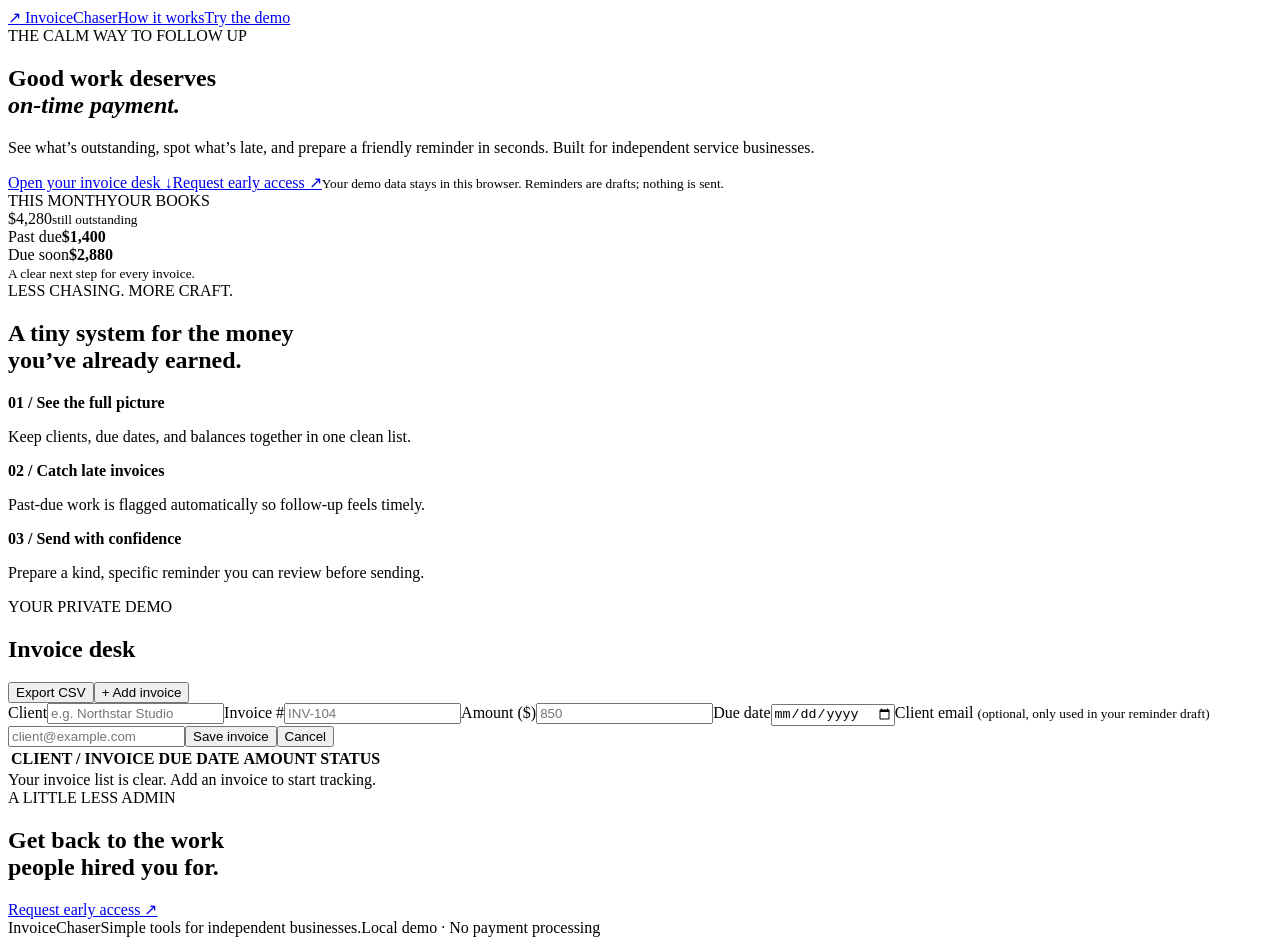
==== index.html @ 44f88940 "Add invoicechaser MVP" ====
<!doctype html>
<html lang="en">
<head>
  <meta charset="utf-8"><meta name="viewport" content="width=device-width,initial-scale=1">
  <meta name="description" content="InvoiceChaser keeps independent service businesses on top of unpaid invoices and follow-ups.">
  <title>InvoiceChaser — get paid without the awkwardness</title><link rel="stylesheet" href="style.css">
</head>
<body>
  <nav class="topbar"><a class="brand" href="#top"><span class="brand-mark">↗</span> InvoiceChaser</a><a class="nav-link" href="#how">How it works</a><a class="button button-small" href="#demo">Try the demo</a></nav>
  <main id="top">
    <section class="hero"><div class="hero-copy"><span class="eyebrow">THE CALM WAY TO FOLLOW UP</span><h1>Good work deserves<br><em>on-time payment.</em></h1><p>See what’s outstanding, spot what’s late, and prepare a friendly reminder in seconds. Built for independent service businesses.</p><a class="button" href="#demo">Open your invoice desk <span>↓</span></a><a class="text-link" href="https://github.com/marksheininwork-netizen/invoicechaser/issues/new?title=InvoiceChaser%20early%20access&body=I%27d%20like%20to%20try%20InvoiceChaser.">Request early access ↗</a><small class="quiet">Your demo data stays in this browser. Reminders are drafts; nothing is sent.</small></div><div class="hero-card"><div class="card-top"><span>THIS MONTH</span><span class="live-dot">YOUR BOOKS</span></div><div class="hero-total">$4,280<small>still outstanding</small></div><div class="mini-row"><span><i class="dot amber"></i> Past due</span><b>$1,400</b></div><div class="mini-row"><span><i class="dot blue"></i> Due soon</span><b>$2,880</b></div><div class="meter"><span></span></div><small class="quiet">A clear next step for every invoice.</small></div></section>
    <section class="section intro" id="how"><span class="eyebrow">LESS CHASING. MORE CRAFT.</span><h2>A tiny system for the money<br>you’ve already earned.</h2><div class="features"><article><b>01 / See the full picture</b><p>Keep clients, due dates, and balances together in one clean list.</p></article><article><b>02 / Catch late invoices</b><p>Past-due work is flagged automatically so follow-up feels timely.</p></article><article><b>03 / Send with confidence</b><p>Prepare a kind, specific reminder you can review before sending.</p></article></div></section>
    <section class="workspace" id="demo"><div class="workspace-heading"><div><span class="eyebrow">YOUR PRIVATE DEMO</span><h2>Invoice desk</h2></div><div class="toolbar"><button class="button button-ghost" id="export">Export CSV</button><button class="button" id="add-toggle">+ Add invoice</button></div></div><div class="stats" id="stats"></div><form id="invoice-form" class="form-card hidden"><label>Client<input name="client" required placeholder="e.g. Northstar Studio"></label><label>Invoice #<input name="number" placeholder="INV-104"></label><label>Amount ($)<input name="amount" type="number" step="0.01" min="0.01" required placeholder="850"></label><label>Due date<input name="due" type="date" required></label><label class="wide">Client email <small>(optional, only used in your reminder draft)</small><input name="email" type="email" placeholder="client@example.com"></label><button class="button" type="submit">Save invoice</button><button class="button button-ghost" type="button" id="cancel">Cancel</button></form><div class="table-wrap"><table><thead><tr><th>CLIENT / INVOICE</th><th>DUE DATE</th><th>AMOUNT</th><th>STATUS</th><th></th></tr></thead><tbody id="invoices"></tbody></table></div><div id="empty" class="empty hidden">Your invoice list is clear. Add an invoice to start tracking.</div></section>
    <section class="closing"><div><span class="eyebrow">A LITTLE LESS ADMIN</span><h2>Get back to the work<br>people hired you for.</h2></div><a href="https://github.com/marksheininwork-netizen/invoicechaser/issues/new?title=InvoiceChaser%20early%20access&body=I%27d%20like%20to%20try%20InvoiceChaser." class="button button-light">Request early access ↗</a></section>
  </main><footer><span>InvoiceChaser</span><span>Simple tools for independent businesses.</span><span>Local demo · No payment processing</span></footer><div id="toast" role="status" aria-live="polite"></div><script type="module" src="app.js"></script>
</body></html>
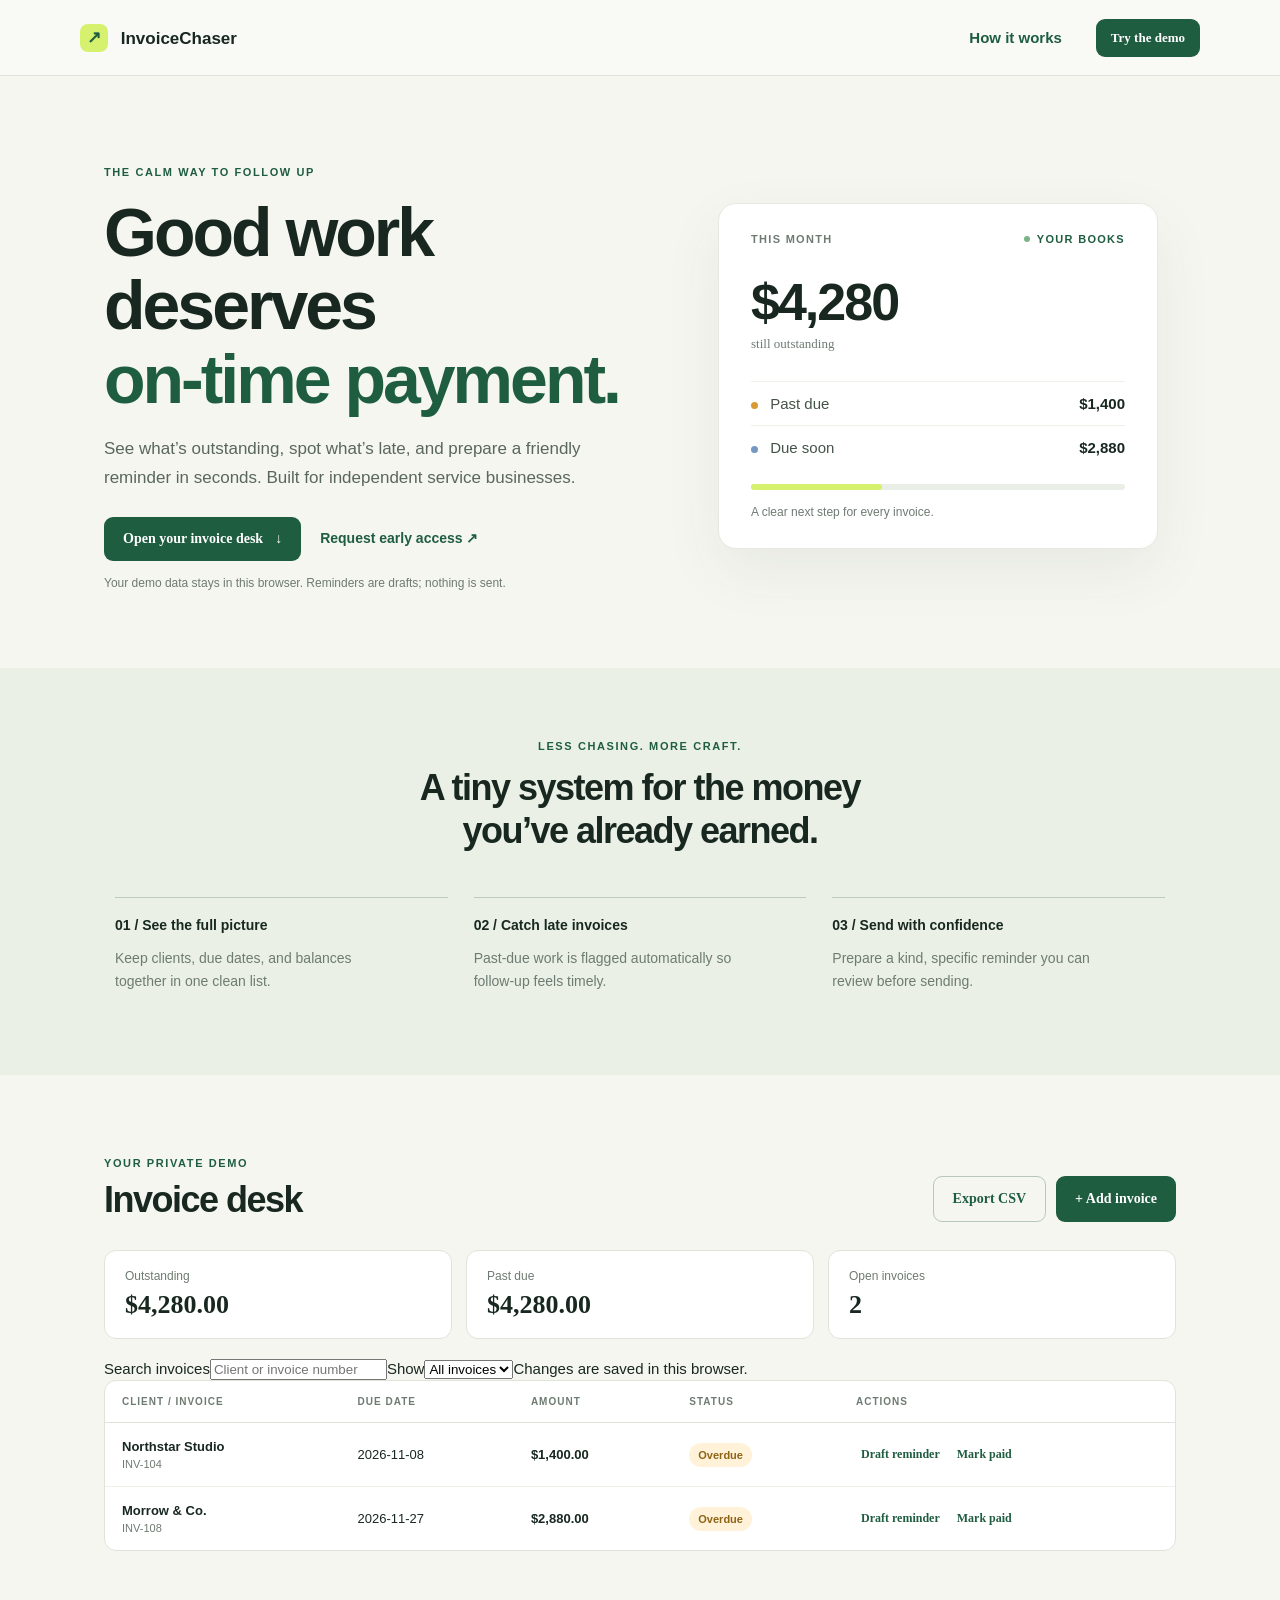
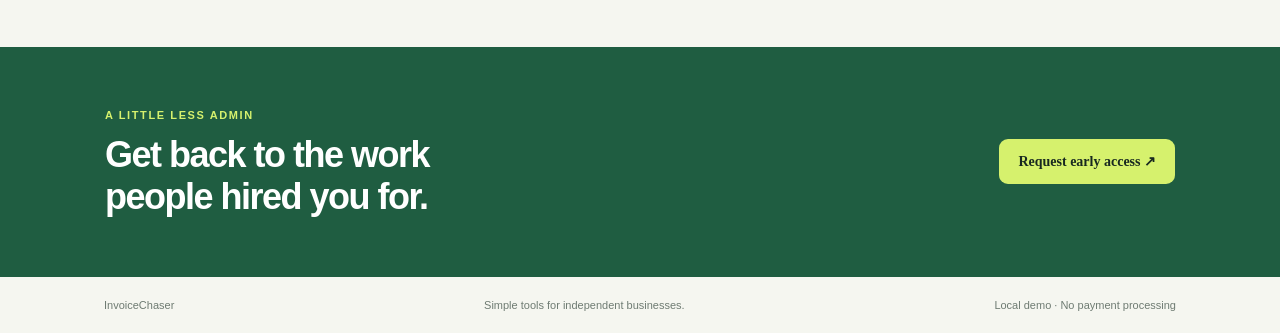
==== commit 671ac32f: "Polish invoicechaser MVP workflows" ====
--- a/index.html
+++ b/index.html
@@ -10,7 +10,7 @@
   <main id="top">
     <section class="hero"><div class="hero-copy"><span class="eyebrow">THE CALM WAY TO FOLLOW UP</span><h1>Good work deserves<br><em>on-time payment.</em></h1><p>See what’s outstanding, spot what’s late, and prepare a friendly reminder in seconds. Built for independent service businesses.</p><a class="button" href="#demo">Open your invoice desk <span>↓</span></a><a class="text-link" href="https://github.com/marksheininwork-netizen/invoicechaser/issues/new?title=InvoiceChaser%20early%20access&body=I%27d%20like%20to%20try%20InvoiceChaser.">Request early access ↗</a><small class="quiet">Your demo data stays in this browser. Reminders are drafts; nothing is sent.</small></div><div class="hero-card"><div class="card-top"><span>THIS MONTH</span><span class="live-dot">YOUR BOOKS</span></div><div class="hero-total">$4,280<small>still outstanding</small></div><div class="mini-row"><span><i class="dot amber"></i> Past due</span><b>$1,400</b></div><div class="mini-row"><span><i class="dot blue"></i> Due soon</span><b>$2,880</b></div><div class="meter"><span></span></div><small class="quiet">A clear next step for every invoice.</small></div></section>
     <section class="section intro" id="how"><span class="eyebrow">LESS CHASING. MORE CRAFT.</span><h2>A tiny system for the money<br>you’ve already earned.</h2><div class="features"><article><b>01 / See the full picture</b><p>Keep clients, due dates, and balances together in one clean list.</p></article><article><b>02 / Catch late invoices</b><p>Past-due work is flagged automatically so follow-up feels timely.</p></article><article><b>03 / Send with confidence</b><p>Prepare a kind, specific reminder you can review before sending.</p></article></div></section>
-    <section class="workspace" id="demo"><div class="workspace-heading"><div><span class="eyebrow">YOUR PRIVATE DEMO</span><h2>Invoice desk</h2></div><div class="toolbar"><button class="button button-ghost" id="export">Export CSV</button><button class="button" id="add-toggle">+ Add invoice</button></div></div><div class="stats" id="stats"></div><form id="invoice-form" class="form-card hidden"><label>Client<input name="client" required placeholder="e.g. Northstar Studio"></label><label>Invoice #<input name="number" placeholder="INV-104"></label><label>Amount ($)<input name="amount" type="number" step="0.01" min="0.01" required placeholder="850"></label><label>Due date<input name="due" type="date" required></label><label class="wide">Client email <small>(optional, only used in your reminder draft)</small><input name="email" type="email" placeholder="client@example.com"></label><button class="button" type="submit">Save invoice</button><button class="button button-ghost" type="button" id="cancel">Cancel</button></form><div class="table-wrap"><table><thead><tr><th>CLIENT / INVOICE</th><th>DUE DATE</th><th>AMOUNT</th><th>STATUS</th><th></th></tr></thead><tbody id="invoices"></tbody></table></div><div id="empty" class="empty hidden">Your invoice list is clear. Add an invoice to start tracking.</div></section>
+    <section class="workspace" id="demo"><div class="workspace-heading"><div><span class="eyebrow">YOUR PRIVATE DEMO</span><h2>Invoice desk</h2></div><div class="toolbar"><button class="button button-ghost" id="export">Export CSV</button><button class="button" id="add-toggle">+ Add invoice</button></div></div><div class="stats" id="stats"></div><div class="filters"><label class="search-field">Search invoices<input id="invoice-search" type="search" placeholder="Client or invoice number" autocomplete="off"></label><label>Show<select id="invoice-filter"><option value="all">All invoices</option><option value="overdue">Past due</option><option value="today">Due today</option><option value="upcoming">Upcoming</option><option value="paid">Paid</option></select></label><span class="filter-note">Changes are saved in this browser.</span></div><form id="invoice-form" class="form-card hidden"><label>Client<input name="client" required placeholder="e.g. Northstar Studio"></label><label>Invoice #<input name="number" placeholder="INV-104"></label><label>Amount ($)<input name="amount" type="number" step="0.01" min="0.01" required placeholder="850"></label><label>Due date<input name="due" type="date" required></label><label class="wide">Client email <small>(optional; used only if you open an email draft)</small><input name="email" type="email" placeholder="client@example.com"></label><button class="button" type="submit">Save invoice</button><button class="button button-ghost" type="button" id="cancel">Cancel</button></form><div class="table-wrap"><table><thead><tr><th>CLIENT / INVOICE</th><th>DUE DATE</th><th>AMOUNT</th><th>STATUS</th><th>ACTIONS</th></tr></thead><tbody id="invoices"></tbody></table></div><div id="empty" class="empty hidden">Your invoice list is clear. Add an invoice to start tracking.</div></section>
     <section class="closing"><div><span class="eyebrow">A LITTLE LESS ADMIN</span><h2>Get back to the work<br>people hired you for.</h2></div><a href="https://github.com/marksheininwork-netizen/invoicechaser/issues/new?title=InvoiceChaser%20early%20access&body=I%27d%20like%20to%20try%20InvoiceChaser." class="button button-light">Request early access ↗</a></section>
   </main><footer><span>InvoiceChaser</span><span>Simple tools for independent businesses.</span><span>Local demo · No payment processing</span></footer><div id="toast" role="status" aria-live="polite"></div><script type="module" src="app.js"></script>
 </body></html>
--- a/style.css
+++ b/style.css
@@ -0,0 +1 @@
+:root{--ink:#182820;--muted:#6e7b72;--paper:#f5f6f0;--green:#1f5d41;--lime:#d6f16d;--line:#dfe4da;--white:#fff;--amber:#d89a32;--blue:#7697c3}*{box-sizing:border-box}html{scroll-behavior:smooth}body{margin:0;background:var(--paper);color:var(--ink);font:15px 'DM Sans',sans-serif}h1,h2,.brand,.hero-total{font-family:Manrope,sans-serif}.topbar{height:76px;padding:0 max(calc((100vw - 1120px)/2),24px);display:flex;align-items:center;gap:34px;border-bottom:1px solid var(--line);background:#f9faf6}.brand{font-size:17px;font-weight:800;text-decoration:none;color:var(--ink);margin-right:auto}.brand-mark{display:inline-grid;place-items:center;background:var(--lime);width:28px;height:28px;border-radius:8px;margin-right:8px;color:var(--green)}.nav-link,.text-link{color:var(--green);text-decoration:none;font-weight:700}.button{display:inline-flex;align-items:center;justify-content:center;gap:12px;border:0;border-radius:9px;background:var(--green);color:white;text-decoration:none;padding:14px 19px;font:700 14px 'DM Sans';cursor:pointer;transition:transform .15s,background .15s}.button:hover{background:#174a34;transform:translateY(-1px)}.button-small{padding:11px 15px;font-size:13px}.button-ghost{background:transparent;color:var(--green);border:1px solid #b8c8ba}.button-ghost:hover{background:#e9eee5;color:var(--green)}.hero{max-width:1120px;margin:auto;padding:86px 24px 78px;display:grid;grid-template-columns:1.05fr .95fr;align-items:center;gap:70px}.eyebrow{font-size:11px;letter-spacing:1.6px;font-weight:800;color:var(--green)}h1{font-size:clamp(43px,5.4vw,68px);line-height:1.08;letter-spacing:-3px;margin:17px 0 19px}h1 em{font-style:normal;color:var(--green)}.hero-copy>p{max-width:490px;font-size:17px;line-height:1.7;color:#59675d;margin:0 0 24px}.text-link{display:inline-block;margin:0 0 0 19px;font-size:14px}.quiet{display:block;color:var(--muted);font-size:12px;margin-top:15px}.hero-card{background:#fff;border:1px solid #e6e9df;border-radius:18px;padding:29px 32px;box-shadow:0 22px 60px #314a3112;max-width:440px;width:100%;justify-self:center}.card-top,.mini-row{display:flex;justify-content:space-between;align-items:center}.card-top{font-size:11px;letter-spacing:1.3px;font-weight:800;color:var(--muted)}.live-dot{color:var(--green)}.live-dot:before{content:"";display:inline-block;background:#79b484;width:6px;height:6px;border-radius:50%;margin:0 7px 1px 0}.hero-total{font-size:52px;letter-spacing:-2px;font-weight:800;margin:27px 0 29px}.hero-total small{display:block;font:13px 'DM Sans';letter-spacing:0;color:var(--muted);margin-top:4px}.mini-row{padding:13px 0;border-top:1px solid #eef0ea;color:#445349}.mini-row b{color:var(--ink)}.dot{display:inline-block;width:7px;height:7px;border-radius:50%;margin-right:8px}.amber{background:var(--amber)}.blue{background:var(--blue)}.meter{height:6px;background:#e9efe7;border-radius:5px;margin:15px 0 0}.meter span{display:block;width:35%;height:100%;background:var(--lime);border-radius:5px}.section{padding:68px 24px}.intro{text-align:center;background:#eaf0e6}.intro h2,.workspace h2,.closing h2{font-size:36px;line-height:1.18;letter-spacing:-1.5px}.intro h2{margin:14px 0 45px}.features{max-width:1050px;margin:auto;display:grid;grid-template-columns:repeat(3,1fr);gap:26px;text-align:left}.features article{border-top:1px solid #bdcbbd;padding-top:18px}.features b{font-size:14px}.features p{font-size:14px;line-height:1.65;color:var(--muted);max-width:280px}.workspace{max-width:1120px;margin:auto;padding:78px 24px 96px}.workspace-heading{display:flex;align-items:end;justify-content:space-between;margin-bottom:28px}.workspace h2{margin:9px 0 0}.toolbar{display:flex;gap:10px}.stats{display:grid;grid-template-columns:repeat(3,1fr);gap:14px;margin-bottom:20px}.stat{padding:18px 20px;border:1px solid var(--line);background:white;border-radius:12px}.stat label{display:block;color:var(--muted);font-size:12px}.stat strong{font:800 26px Manrope;display:block;margin-top:7px}.form-card{display:grid;grid-template-columns:repeat(4,1fr);gap:14px;padding:20px;background:white;border:1px solid var(--line);border-radius:12px;margin-bottom:16px}.form-card label{font-size:12px;font-weight:700;color:#59675d}.form-card input{display:block;width:100%;height:41px;border:1px solid var(--line);border-radius:7px;padding:0 10px;margin-top:6px;font:14px 'DM Sans'}.form-card .wide{grid-column:span 2}.form-card .button{align-self:end;height:41px}.hidden{display:none!important}.table-wrap{overflow:auto;border:1px solid var(--line);border-radius:12px;background:white}table{width:100%;border-collapse:collapse;min-width:720px}th{text-align:left;padding:15px 17px;font-size:10px;letter-spacing:1px;color:var(--muted);border-bottom:1px solid var(--line)}td{padding:16px 17px;border-bottom:1px solid #edf0e9;font-size:13px}tr:last-child td{border-bottom:0}.client-name{font-weight:700}.invoice-number{font-size:11px;color:var(--muted);margin-top:4px}.pill{padding:6px 9px;border-radius:20px;background:#fff2d9;color:#906316;font-weight:700;font-size:11px}.pill.paid{background:#e3f1e5;color:#36704a}.pill.due{background:#e8eef8;color:#4e6890}.row-actions{display:flex;gap:7px;white-space:nowrap}.row-actions button{border:0;background:none;color:var(--green);font:700 12px 'DM Sans';cursor:pointer;padding:5px}.empty{text-align:center;padding:38px;color:var(--muted)}.closing{background:var(--green);color:white;padding:58px max(calc((100vw - 1070px)/2),24px);display:flex;align-items:center;justify-content:space-between}.closing .eyebrow{color:var(--lime)}.closing h2{margin:12px 0 0}.button-light{background:var(--lime);color:var(--ink)}.button-light:hover{background:#c8e459;color:var(--ink)}footer{padding:22px 24px;display:flex;justify-content:space-between;gap:16px;max-width:1120px;margin:auto;color:var(--muted);font-size:11px}#toast{position:fixed;bottom:24px;left:50%;transform:translateX(-50%);background:#17291e;color:#fff;padding:12px 18px;border-radius:8px;opacity:0;transition:opacity .2s;pointer-events:none}#toast.show{opacity:1}@media(max-width:760px){.topbar{gap:13px;height:66px}.nav-link{display:none}.hero{grid-template-columns:1fr;gap:38px;padding-top:60px}.hero-card{justify-self:start}.features,.stats{grid-template-columns:1fr}.features{gap:18px}.workspace-heading{align-items:start;gap:18px;flex-direction:column}.form-card{grid-template-columns:1fr 1fr}.closing{gap:20px;align-items:start;flex-direction:column}.intro h2,.workspace h2,.closing h2{font-size:30px}footer{flex-direction:column}.text-link{margin-left:10px}}
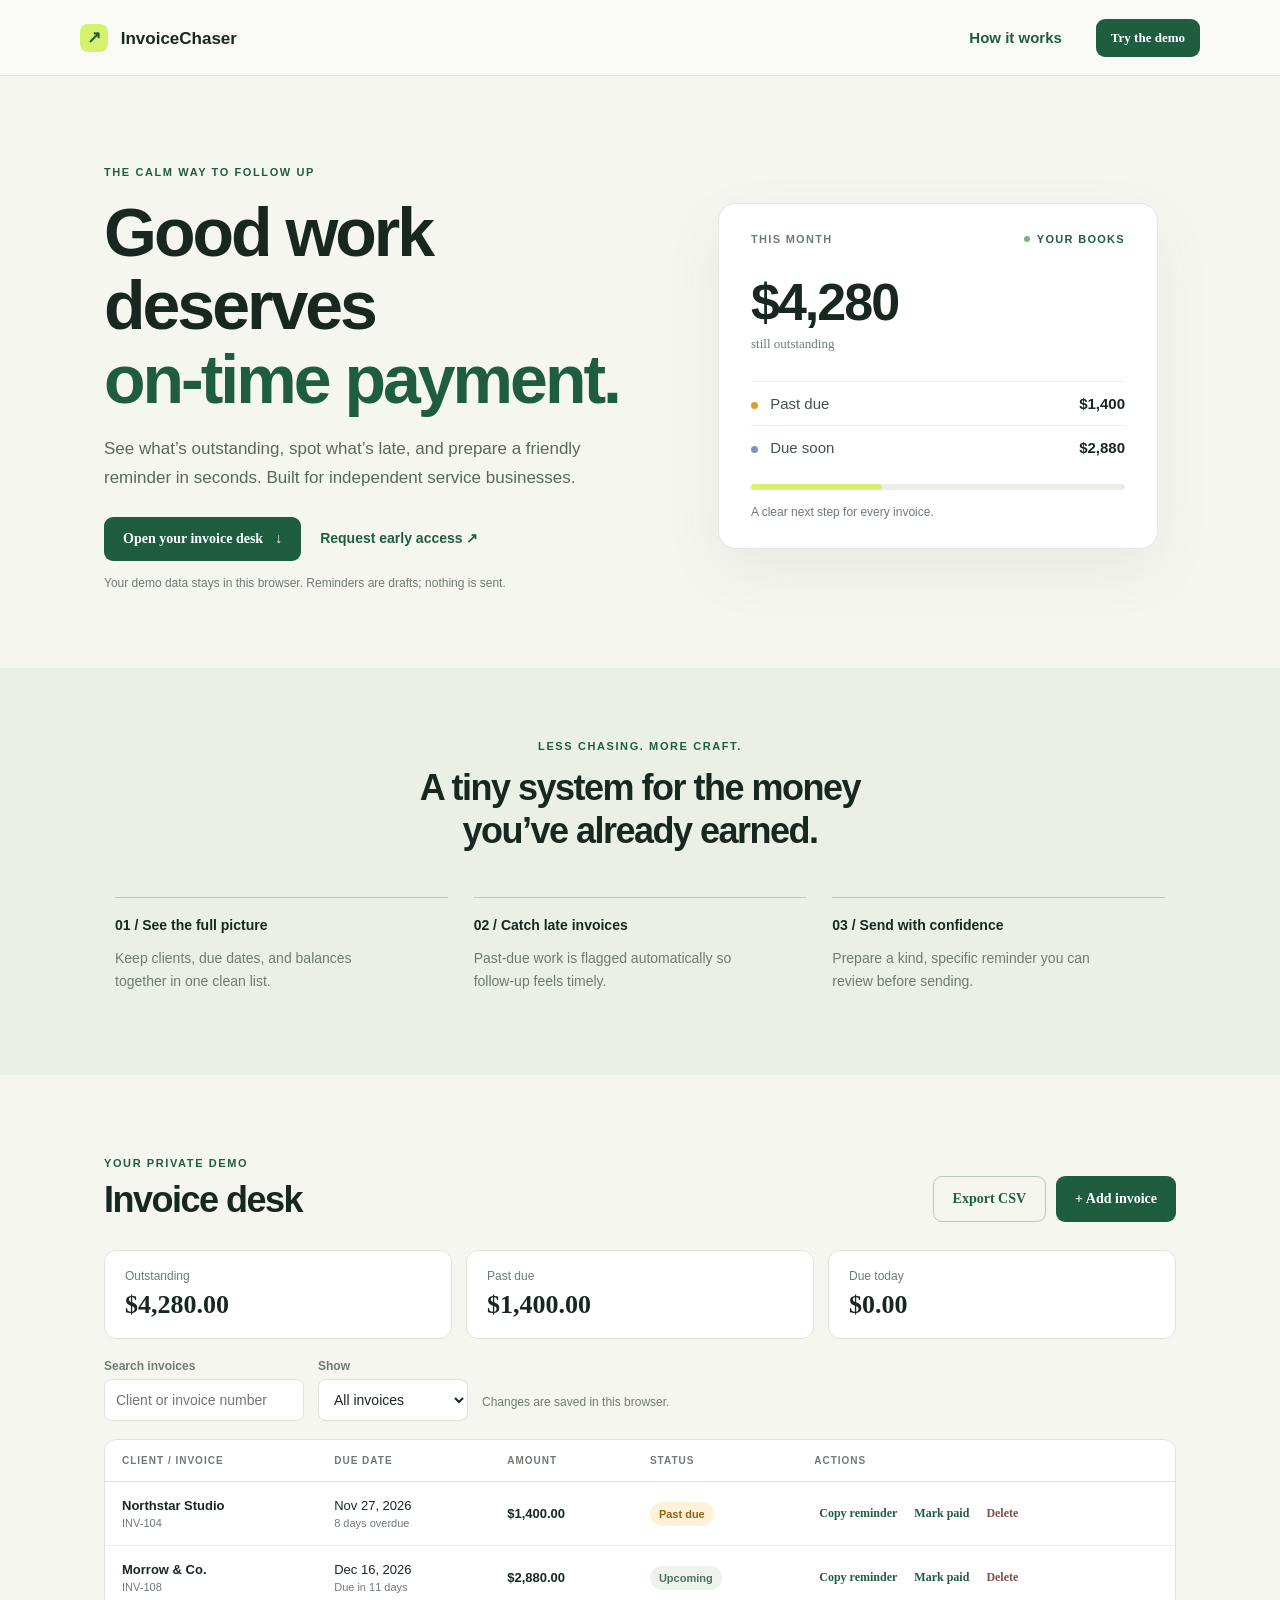
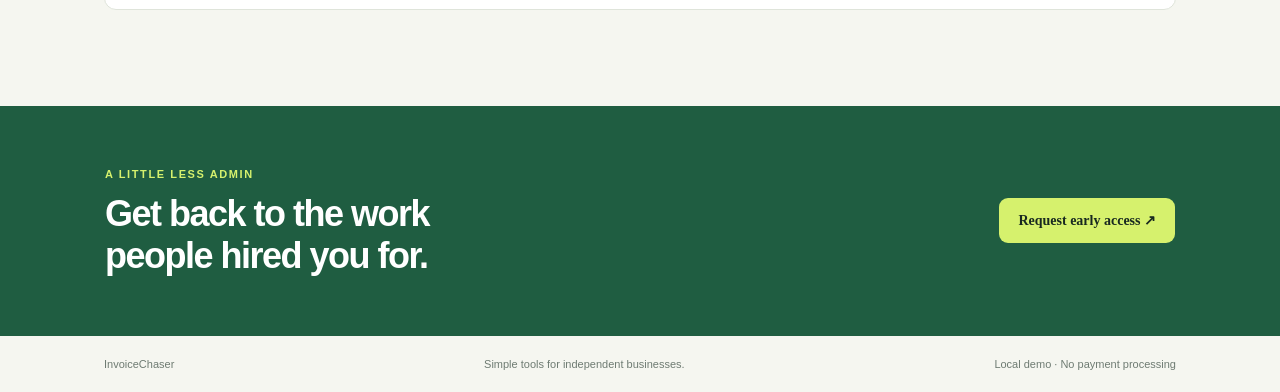
==== commit c2141d4d: "Add invoice editing form field" ====
--- a/index.html
+++ b/index.html
@@ -10,7 +10,7 @@
   <main id="top">
     <section class="hero"><div class="hero-copy"><span class="eyebrow">THE CALM WAY TO FOLLOW UP</span><h1>Good work deserves<br><em>on-time payment.</em></h1><p>See what’s outstanding, spot what’s late, and prepare a friendly reminder in seconds. Built for independent service businesses.</p><a class="button" href="#demo">Open your invoice desk <span>↓</span></a><a class="text-link" href="https://github.com/marksheininwork-netizen/invoicechaser/issues/new?title=InvoiceChaser%20early%20access&body=I%27d%20like%20to%20try%20InvoiceChaser.">Request early access ↗</a><small class="quiet">Your demo data stays in this browser. Reminders are drafts; nothing is sent.</small></div><div class="hero-card"><div class="card-top"><span>THIS MONTH</span><span class="live-dot">YOUR BOOKS</span></div><div class="hero-total">$4,280<small>still outstanding</small></div><div class="mini-row"><span><i class="dot amber"></i> Past due</span><b>$1,400</b></div><div class="mini-row"><span><i class="dot blue"></i> Due soon</span><b>$2,880</b></div><div class="meter"><span></span></div><small class="quiet">A clear next step for every invoice.</small></div></section>
     <section class="section intro" id="how"><span class="eyebrow">LESS CHASING. MORE CRAFT.</span><h2>A tiny system for the money<br>you’ve already earned.</h2><div class="features"><article><b>01 / See the full picture</b><p>Keep clients, due dates, and balances together in one clean list.</p></article><article><b>02 / Catch late invoices</b><p>Past-due work is flagged automatically so follow-up feels timely.</p></article><article><b>03 / Send with confidence</b><p>Prepare a kind, specific reminder you can review before sending.</p></article></div></section>
-    <section class="workspace" id="demo"><div class="workspace-heading"><div><span class="eyebrow">YOUR PRIVATE DEMO</span><h2>Invoice desk</h2></div><div class="toolbar"><button class="button button-ghost" id="export">Export CSV</button><button class="button" id="add-toggle">+ Add invoice</button></div></div><div class="stats" id="stats"></div><div class="filters"><label class="search-field">Search invoices<input id="invoice-search" type="search" placeholder="Client or invoice number" autocomplete="off"></label><label>Show<select id="invoice-filter"><option value="all">All invoices</option><option value="overdue">Past due</option><option value="today">Due today</option><option value="upcoming">Upcoming</option><option value="paid">Paid</option></select></label><span class="filter-note">Changes are saved in this browser.</span></div><form id="invoice-form" class="form-card hidden"><label>Client<input name="client" required placeholder="e.g. Northstar Studio"></label><label>Invoice #<input name="number" placeholder="INV-104"></label><label>Amount ($)<input name="amount" type="number" step="0.01" min="0.01" required placeholder="850"></label><label>Due date<input name="due" type="date" required></label><label class="wide">Client email <small>(optional; used only if you open an email draft)</small><input name="email" type="email" placeholder="client@example.com"></label><button class="button" type="submit">Save invoice</button><button class="button button-ghost" type="button" id="cancel">Cancel</button></form><div class="table-wrap"><table><thead><tr><th>CLIENT / INVOICE</th><th>DUE DATE</th><th>AMOUNT</th><th>STATUS</th><th>ACTIONS</th></tr></thead><tbody id="invoices"></tbody></table></div><div id="empty" class="empty hidden">Your invoice list is clear. Add an invoice to start tracking.</div></section>
+    <section class="workspace" id="demo"><div class="workspace-heading"><div><span class="eyebrow">YOUR PRIVATE DEMO</span><h2>Invoice desk</h2></div><div class="toolbar"><button class="button button-ghost" id="export">Export CSV</button><button class="button" id="add-toggle">+ Add invoice</button></div></div><div class="stats" id="stats"></div><div class="filters"><label class="search-field">Search invoices<input id="invoice-search" type="search" placeholder="Client or invoice number" autocomplete="off"></label><label>Show<select id="invoice-filter"><option value="all">All invoices</option><option value="overdue">Past due</option><option value="today">Due today</option><option value="upcoming">Upcoming</option><option value="paid">Paid</option></select></label><span class="filter-note">Changes are saved in this browser.</span></div><form id="invoice-form" class="form-card hidden"><input type="hidden" name="id"><label>Client<input name="client" required placeholder="e.g. Northstar Studio"></label><label>Invoice #<input name="number" placeholder="INV-104"></label><label>Amount ($)<input name="amount" type="number" step="0.01" min="0.01" required placeholder="850"></label><label>Due date<input name="due" type="date" required></label><label class="wide">Client email <small>(optional; used only if you open an email draft)</small><input name="email" type="email" placeholder="client@example.com"></label><button class="button" type="submit">Save invoice</button><button class="button button-ghost" type="button" id="cancel">Cancel</button></form><div class="table-wrap"><table><thead><tr><th>CLIENT / INVOICE</th><th>DUE DATE</th><th>AMOUNT</th><th>STATUS</th><th>ACTIONS</th></tr></thead><tbody id="invoices"></tbody></table></div><div id="empty" class="empty hidden">Your invoice list is clear. Add an invoice to start tracking.</div></section>
     <section class="closing"><div><span class="eyebrow">A LITTLE LESS ADMIN</span><h2>Get back to the work<br>people hired you for.</h2></div><a href="https://github.com/marksheininwork-netizen/invoicechaser/issues/new?title=InvoiceChaser%20early%20access&body=I%27d%20like%20to%20try%20InvoiceChaser." class="button button-light">Request early access ↗</a></section>
   </main><footer><span>InvoiceChaser</span><span>Simple tools for independent businesses.</span><span>Local demo · No payment processing</span></footer><div id="toast" role="status" aria-live="polite"></div><script type="module" src="app.js"></script>
 </body></html>
--- a/style.css
+++ b/style.css
@@ -1 +1,3 @@
 :root{--ink:#182820;--muted:#6e7b72;--paper:#f5f6f0;--green:#1f5d41;--lime:#d6f16d;--line:#dfe4da;--white:#fff;--amber:#d89a32;--blue:#7697c3}*{box-sizing:border-box}html{scroll-behavior:smooth}body{margin:0;background:var(--paper);color:var(--ink);font:15px 'DM Sans',sans-serif}h1,h2,.brand,.hero-total{font-family:Manrope,sans-serif}.topbar{height:76px;padding:0 max(calc((100vw - 1120px)/2),24px);display:flex;align-items:center;gap:34px;border-bottom:1px solid var(--line);background:#f9faf6}.brand{font-size:17px;font-weight:800;text-decoration:none;color:var(--ink);margin-right:auto}.brand-mark{display:inline-grid;place-items:center;background:var(--lime);width:28px;height:28px;border-radius:8px;margin-right:8px;color:var(--green)}.nav-link,.text-link{color:var(--green);text-decoration:none;font-weight:700}.button{display:inline-flex;align-items:center;justify-content:center;gap:12px;border:0;border-radius:9px;background:var(--green);color:white;text-decoration:none;padding:14px 19px;font:700 14px 'DM Sans';cursor:pointer;transition:transform .15s,background .15s}.button:hover{background:#174a34;transform:translateY(-1px)}.button-small{padding:11px 15px;font-size:13px}.button-ghost{background:transparent;color:var(--green);border:1px solid #b8c8ba}.button-ghost:hover{background:#e9eee5;color:var(--green)}.hero{max-width:1120px;margin:auto;padding:86px 24px 78px;display:grid;grid-template-columns:1.05fr .95fr;align-items:center;gap:70px}.eyebrow{font-size:11px;letter-spacing:1.6px;font-weight:800;color:var(--green)}h1{font-size:clamp(43px,5.4vw,68px);line-height:1.08;letter-spacing:-3px;margin:17px 0 19px}h1 em{font-style:normal;color:var(--green)}.hero-copy>p{max-width:490px;font-size:17px;line-height:1.7;color:#59675d;margin:0 0 24px}.text-link{display:inline-block;margin:0 0 0 19px;font-size:14px}.quiet{display:block;color:var(--muted);font-size:12px;margin-top:15px}.hero-card{background:#fff;border:1px solid #e6e9df;border-radius:18px;padding:29px 32px;box-shadow:0 22px 60px #314a3112;max-width:440px;width:100%;justify-self:center}.card-top,.mini-row{display:flex;justify-content:space-between;align-items:center}.card-top{font-size:11px;letter-spacing:1.3px;font-weight:800;color:var(--muted)}.live-dot{color:var(--green)}.live-dot:before{content:"";display:inline-block;background:#79b484;width:6px;height:6px;border-radius:50%;margin:0 7px 1px 0}.hero-total{font-size:52px;letter-spacing:-2px;font-weight:800;margin:27px 0 29px}.hero-total small{display:block;font:13px 'DM Sans';letter-spacing:0;color:var(--muted);margin-top:4px}.mini-row{padding:13px 0;border-top:1px solid #eef0ea;color:#445349}.mini-row b{color:var(--ink)}.dot{display:inline-block;width:7px;height:7px;border-radius:50%;margin-right:8px}.amber{background:var(--amber)}.blue{background:var(--blue)}.meter{height:6px;background:#e9efe7;border-radius:5px;margin:15px 0 0}.meter span{display:block;width:35%;height:100%;background:var(--lime);border-radius:5px}.section{padding:68px 24px}.intro{text-align:center;background:#eaf0e6}.intro h2,.workspace h2,.closing h2{font-size:36px;line-height:1.18;letter-spacing:-1.5px}.intro h2{margin:14px 0 45px}.features{max-width:1050px;margin:auto;display:grid;grid-template-columns:repeat(3,1fr);gap:26px;text-align:left}.features article{border-top:1px solid #bdcbbd;padding-top:18px}.features b{font-size:14px}.features p{font-size:14px;line-height:1.65;color:var(--muted);max-width:280px}.workspace{max-width:1120px;margin:auto;padding:78px 24px 96px}.workspace-heading{display:flex;align-items:end;justify-content:space-between;margin-bottom:28px}.workspace h2{margin:9px 0 0}.toolbar{display:flex;gap:10px}.stats{display:grid;grid-template-columns:repeat(3,1fr);gap:14px;margin-bottom:20px}.stat{padding:18px 20px;border:1px solid var(--line);background:white;border-radius:12px}.stat label{display:block;color:var(--muted);font-size:12px}.stat strong{font:800 26px Manrope;display:block;margin-top:7px}.form-card{display:grid;grid-template-columns:repeat(4,1fr);gap:14px;padding:20px;background:white;border:1px solid var(--line);border-radius:12px;margin-bottom:16px}.form-card label{font-size:12px;font-weight:700;color:#59675d}.form-card input{display:block;width:100%;height:41px;border:1px solid var(--line);border-radius:7px;padding:0 10px;margin-top:6px;font:14px 'DM Sans'}.form-card .wide{grid-column:span 2}.form-card .button{align-self:end;height:41px}.hidden{display:none!important}.table-wrap{overflow:auto;border:1px solid var(--line);border-radius:12px;background:white}table{width:100%;border-collapse:collapse;min-width:720px}th{text-align:left;padding:15px 17px;font-size:10px;letter-spacing:1px;color:var(--muted);border-bottom:1px solid var(--line)}td{padding:16px 17px;border-bottom:1px solid #edf0e9;font-size:13px}tr:last-child td{border-bottom:0}.client-name{font-weight:700}.invoice-number{font-size:11px;color:var(--muted);margin-top:4px}.pill{padding:6px 9px;border-radius:20px;background:#fff2d9;color:#906316;font-weight:700;font-size:11px}.pill.paid{background:#e3f1e5;color:#36704a}.pill.due{background:#e8eef8;color:#4e6890}.row-actions{display:flex;gap:7px;white-space:nowrap}.row-actions button{border:0;background:none;color:var(--green);font:700 12px 'DM Sans';cursor:pointer;padding:5px}.empty{text-align:center;padding:38px;color:var(--muted)}.closing{background:var(--green);color:white;padding:58px max(calc((100vw - 1070px)/2),24px);display:flex;align-items:center;justify-content:space-between}.closing .eyebrow{color:var(--lime)}.closing h2{margin:12px 0 0}.button-light{background:var(--lime);color:var(--ink)}.button-light:hover{background:#c8e459;color:var(--ink)}footer{padding:22px 24px;display:flex;justify-content:space-between;gap:16px;max-width:1120px;margin:auto;color:var(--muted);font-size:11px}#toast{position:fixed;bottom:24px;left:50%;transform:translateX(-50%);background:#17291e;color:#fff;padding:12px 18px;border-radius:8px;opacity:0;transition:opacity .2s;pointer-events:none}#toast.show{opacity:1}@media(max-width:760px){.topbar{gap:13px;height:66px}.nav-link{display:none}.hero{grid-template-columns:1fr;gap:38px;padding-top:60px}.hero-card{justify-self:start}.features,.stats{grid-template-columns:1fr}.features{gap:18px}.workspace-heading{align-items:start;gap:18px;flex-direction:column}.form-card{grid-template-columns:1fr 1fr}.closing{gap:20px;align-items:start;flex-direction:column}.intro h2,.workspace h2,.closing h2{font-size:30px}footer{flex-direction:column}.text-link{margin-left:10px}}
+
+.filters{display:flex;align-items:end;gap:14px;margin:0 0 18px}.filters label{display:block;color:var(--muted);font-size:12px;font-weight:700}.filters input,.filters select{display:block;min-width:200px;height:42px;border:1px solid var(--line);border-radius:8px;background:white;padding:0 11px;margin-top:6px;font:14px "DM Sans",sans-serif;color:var(--ink)}.filters select{min-width:150px}.filters input:focus,.filters select:focus,.form-card input:focus{outline:3px solid #d6f16d;outline-offset:1px}.filter-note{font-size:12px;color:var(--muted);padding-bottom:12px}.due-note{display:block;font-size:11px;color:var(--muted);margin-top:4px}.pill.today{background:#e9eef8;color:#4e6890}.pill.upcoming{background:#edf2ec;color:#4d725a}.row-actions{flex-wrap:wrap}.row-actions button:last-child{color:#8a4d44}@media(max-width:760px){.filters{align-items:stretch;flex-direction:column}.filters input,.filters select{width:100%}.filter-note{padding:0}}
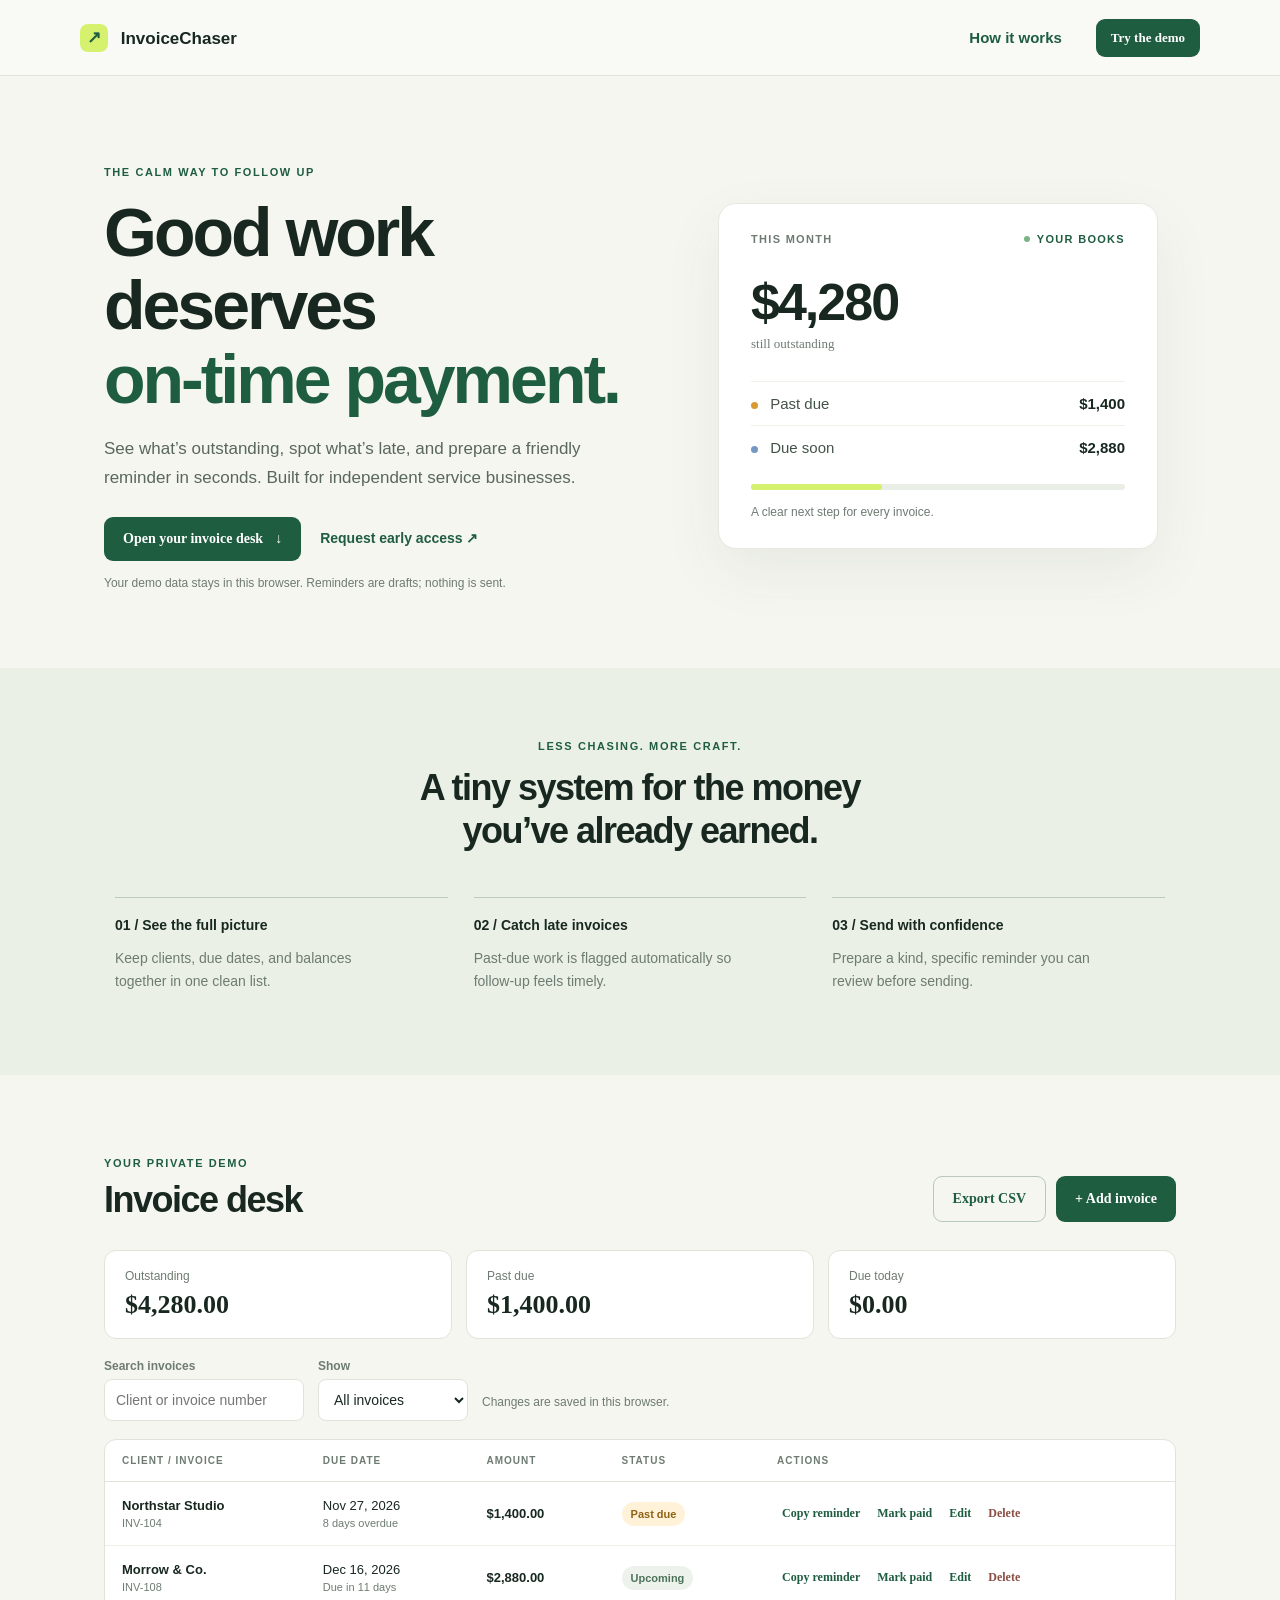
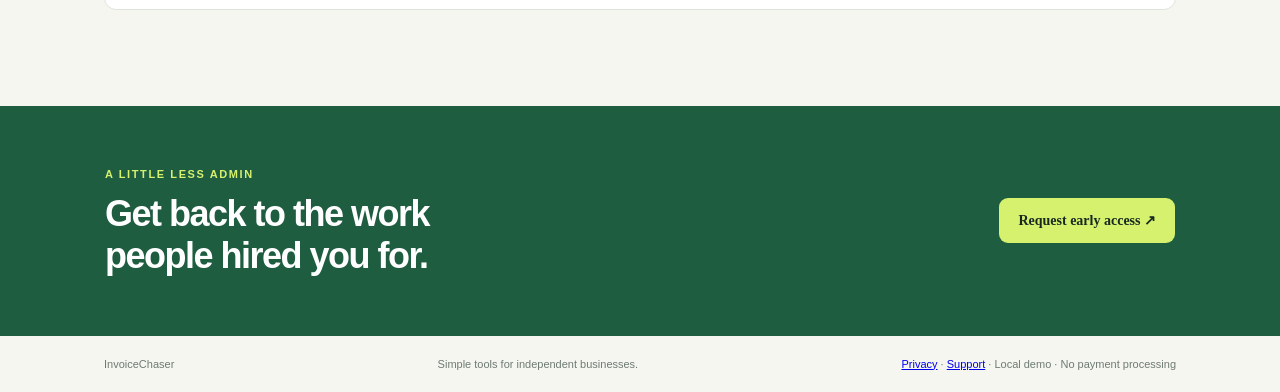
==== commit ef9a5717: "Add installable offline PWA support" ====
--- a/index.html
+++ b/index.html
@@ -1,9 +1,10 @@
 <!doctype html>
 <html lang="en">
 <head>
-  <meta charset="utf-8"><meta name="viewport" content="width=device-width,initial-scale=1">
+  <meta charset="utf-8"><meta name="viewport" content="width=device-width,initial-scale=1,viewport-fit=cover">
+  <meta name="theme-color" content="#f4a261"><meta name="apple-mobile-web-app-capable" content="yes"><meta name="apple-mobile-web-app-status-bar-style" content="default">
   <meta name="description" content="InvoiceChaser keeps independent service businesses on top of unpaid invoices and follow-ups.">
-  <title>InvoiceChaser — get paid without the awkwardness</title><link rel="stylesheet" href="style.css">
+  <title>InvoiceChaser — get paid without the awkwardness</title><link rel="manifest" href="manifest.webmanifest"><link rel="icon" href="assets/icon.svg" type="image/svg+xml"><link rel="apple-touch-icon" href="assets/icon-192.png"><link rel="stylesheet" href="style.css">
 </head>
 <body>
   <nav class="topbar"><a class="brand" href="#top"><span class="brand-mark">↗</span> InvoiceChaser</a><a class="nav-link" href="#how">How it works</a><a class="button button-small" href="#demo">Try the demo</a></nav>
@@ -12,5 +13,5 @@
     <section class="section intro" id="how"><span class="eyebrow">LESS CHASING. MORE CRAFT.</span><h2>A tiny system for the money<br>you’ve already earned.</h2><div class="features"><article><b>01 / See the full picture</b><p>Keep clients, due dates, and balances together in one clean list.</p></article><article><b>02 / Catch late invoices</b><p>Past-due work is flagged automatically so follow-up feels timely.</p></article><article><b>03 / Send with confidence</b><p>Prepare a kind, specific reminder you can review before sending.</p></article></div></section>
     <section class="workspace" id="demo"><div class="workspace-heading"><div><span class="eyebrow">YOUR PRIVATE DEMO</span><h2>Invoice desk</h2></div><div class="toolbar"><button class="button button-ghost" id="export">Export CSV</button><button class="button" id="add-toggle">+ Add invoice</button></div></div><div class="stats" id="stats"></div><div class="filters"><label class="search-field">Search invoices<input id="invoice-search" type="search" placeholder="Client or invoice number" autocomplete="off"></label><label>Show<select id="invoice-filter"><option value="all">All invoices</option><option value="overdue">Past due</option><option value="today">Due today</option><option value="upcoming">Upcoming</option><option value="paid">Paid</option></select></label><span class="filter-note">Changes are saved in this browser.</span></div><form id="invoice-form" class="form-card hidden"><input type="hidden" name="id"><label>Client<input name="client" required placeholder="e.g. Northstar Studio"></label><label>Invoice #<input name="number" placeholder="INV-104"></label><label>Amount ($)<input name="amount" type="number" step="0.01" min="0.01" required placeholder="850"></label><label>Due date<input name="due" type="date" required></label><label class="wide">Client email <small>(optional; used only if you open an email draft)</small><input name="email" type="email" placeholder="client@example.com"></label><button class="button" type="submit">Save invoice</button><button class="button button-ghost" type="button" id="cancel">Cancel</button></form><div class="table-wrap"><table><thead><tr><th>CLIENT / INVOICE</th><th>DUE DATE</th><th>AMOUNT</th><th>STATUS</th><th>ACTIONS</th></tr></thead><tbody id="invoices"></tbody></table></div><div id="empty" class="empty hidden">Your invoice list is clear. Add an invoice to start tracking.</div></section>
     <section class="closing"><div><span class="eyebrow">A LITTLE LESS ADMIN</span><h2>Get back to the work<br>people hired you for.</h2></div><a href="https://github.com/marksheininwork-netizen/invoicechaser/issues/new?title=InvoiceChaser%20early%20access&body=I%27d%20like%20to%20try%20InvoiceChaser." class="button button-light">Request early access ↗</a></section>
-  </main><footer><span>InvoiceChaser</span><span>Simple tools for independent businesses.</span><span>Local demo · No payment processing</span></footer><div id="toast" role="status" aria-live="polite"></div><script type="module" src="app.js"></script>
+  </main><footer><span>InvoiceChaser</span><span>Simple tools for independent businesses.</span><span><a href="privacy.html">Privacy</a> · <a href="support.html">Support</a> · Local demo · No payment processing</span></footer><div id="toast" role="status" aria-live="polite"></div><script type="module" src="app.js"></script><script>if ('serviceWorker' in navigator) addEventListener('load', () => navigator.serviceWorker.register('./sw.js').catch(() => {}));</script>
 </body></html>
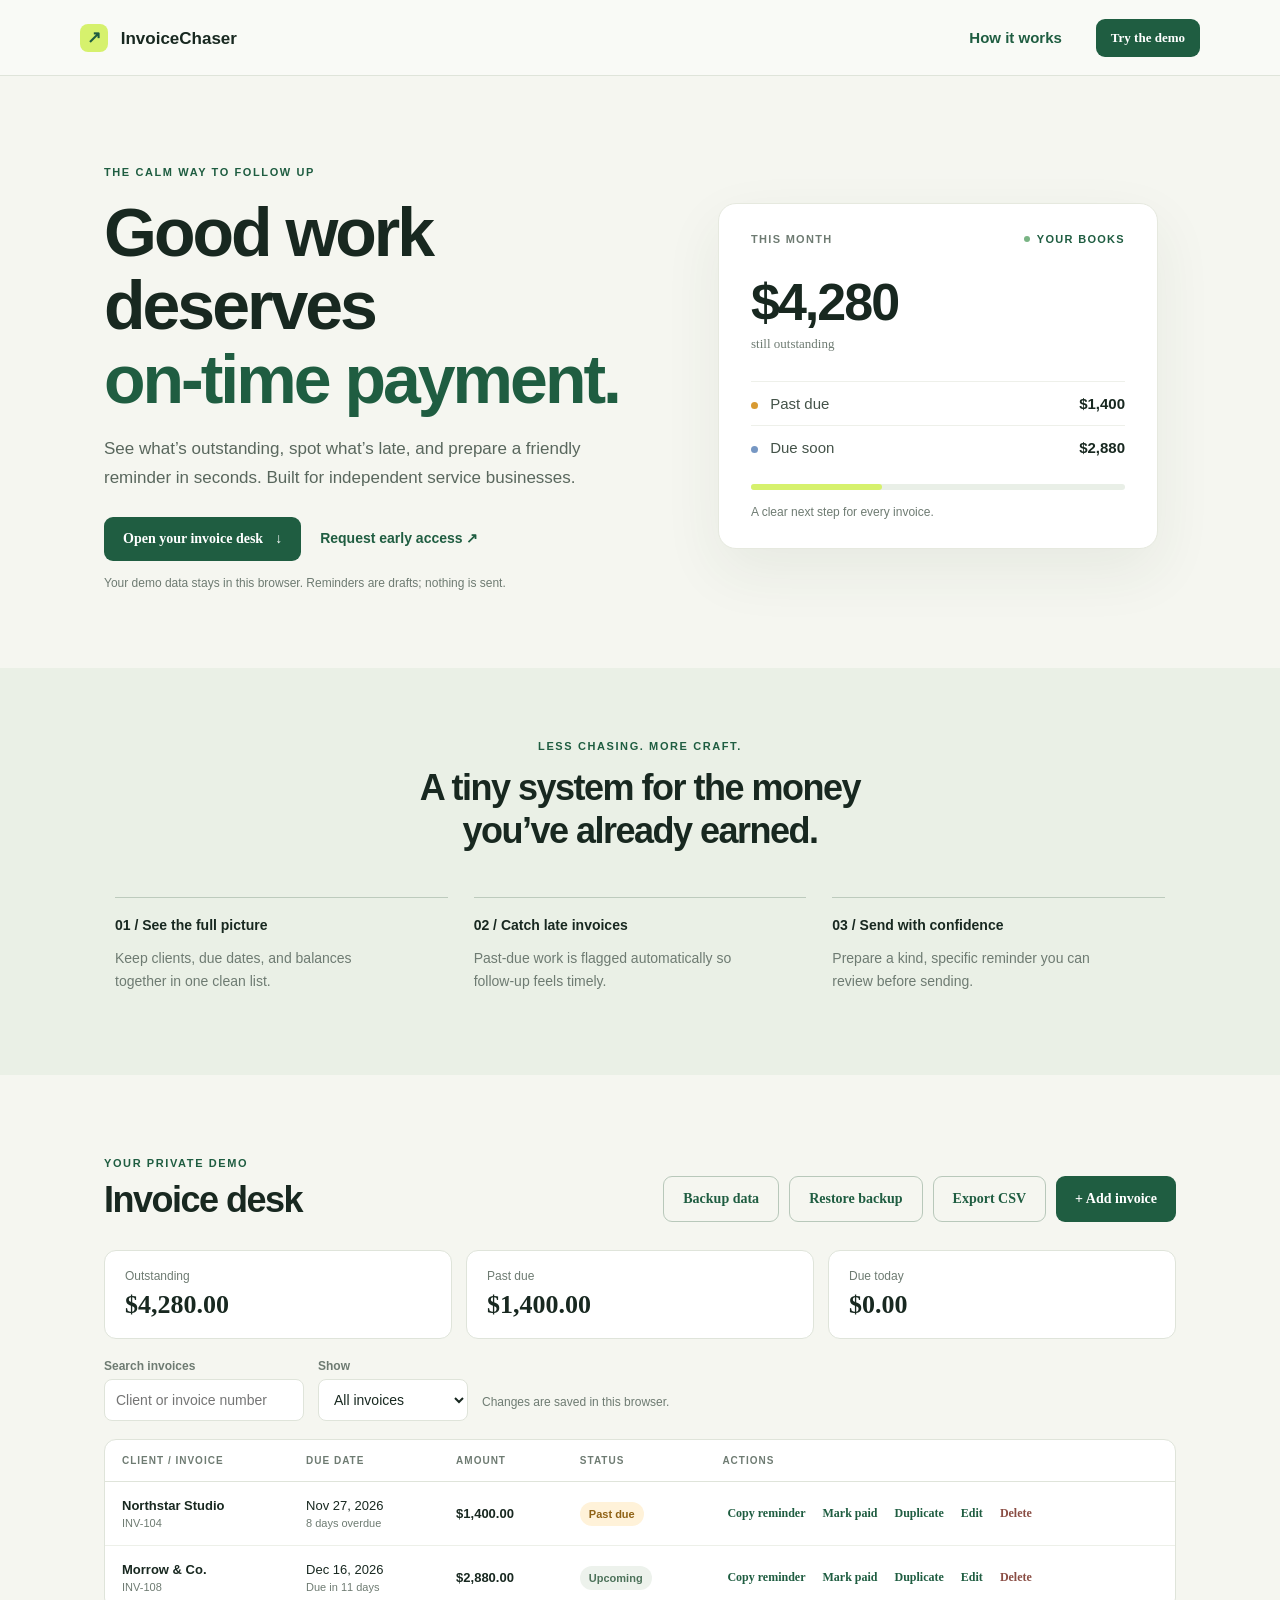
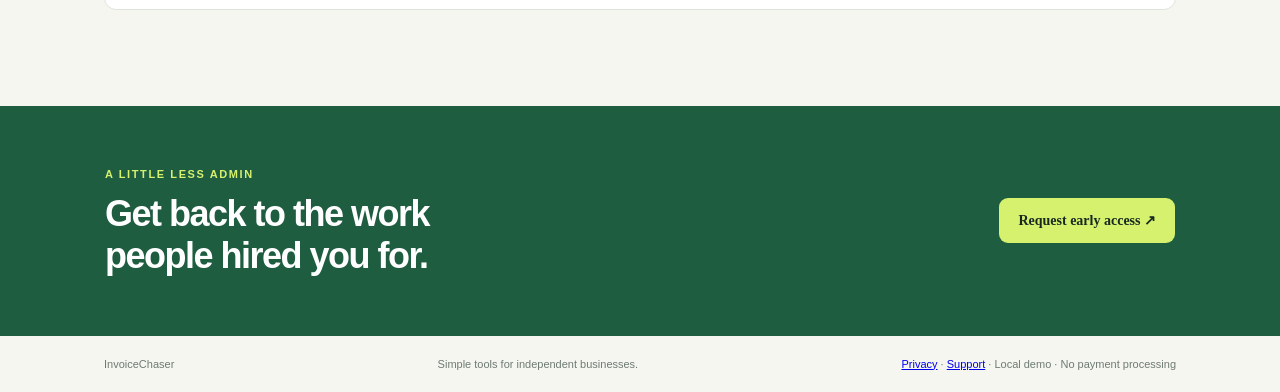
==== commit 4151f1ef: "Improve invoicechaser local workflows" ====
--- a/index.html
+++ b/index.html
@@ -11,7 +11,7 @@
   <main id="top">
     <section class="hero"><div class="hero-copy"><span class="eyebrow">THE CALM WAY TO FOLLOW UP</span><h1>Good work deserves<br><em>on-time payment.</em></h1><p>See what’s outstanding, spot what’s late, and prepare a friendly reminder in seconds. Built for independent service businesses.</p><a class="button" href="#demo">Open your invoice desk <span>↓</span></a><a class="text-link" href="https://github.com/marksheininwork-netizen/invoicechaser/issues/new?title=InvoiceChaser%20early%20access&body=I%27d%20like%20to%20try%20InvoiceChaser.">Request early access ↗</a><small class="quiet">Your demo data stays in this browser. Reminders are drafts; nothing is sent.</small></div><div class="hero-card"><div class="card-top"><span>THIS MONTH</span><span class="live-dot">YOUR BOOKS</span></div><div class="hero-total">$4,280<small>still outstanding</small></div><div class="mini-row"><span><i class="dot amber"></i> Past due</span><b>$1,400</b></div><div class="mini-row"><span><i class="dot blue"></i> Due soon</span><b>$2,880</b></div><div class="meter"><span></span></div><small class="quiet">A clear next step for every invoice.</small></div></section>
     <section class="section intro" id="how"><span class="eyebrow">LESS CHASING. MORE CRAFT.</span><h2>A tiny system for the money<br>you’ve already earned.</h2><div class="features"><article><b>01 / See the full picture</b><p>Keep clients, due dates, and balances together in one clean list.</p></article><article><b>02 / Catch late invoices</b><p>Past-due work is flagged automatically so follow-up feels timely.</p></article><article><b>03 / Send with confidence</b><p>Prepare a kind, specific reminder you can review before sending.</p></article></div></section>
-    <section class="workspace" id="demo"><div class="workspace-heading"><div><span class="eyebrow">YOUR PRIVATE DEMO</span><h2>Invoice desk</h2></div><div class="toolbar"><button class="button button-ghost" id="export">Export CSV</button><button class="button" id="add-toggle">+ Add invoice</button></div></div><div class="stats" id="stats"></div><div class="filters"><label class="search-field">Search invoices<input id="invoice-search" type="search" placeholder="Client or invoice number" autocomplete="off"></label><label>Show<select id="invoice-filter"><option value="all">All invoices</option><option value="overdue">Past due</option><option value="today">Due today</option><option value="upcoming">Upcoming</option><option value="paid">Paid</option></select></label><span class="filter-note">Changes are saved in this browser.</span></div><form id="invoice-form" class="form-card hidden"><input type="hidden" name="id"><label>Client<input name="client" required placeholder="e.g. Northstar Studio"></label><label>Invoice #<input name="number" placeholder="INV-104"></label><label>Amount ($)<input name="amount" type="number" step="0.01" min="0.01" required placeholder="850"></label><label>Due date<input name="due" type="date" required></label><label class="wide">Client email <small>(optional; used only if you open an email draft)</small><input name="email" type="email" placeholder="client@example.com"></label><button class="button" type="submit">Save invoice</button><button class="button button-ghost" type="button" id="cancel">Cancel</button></form><div class="table-wrap"><table><thead><tr><th>CLIENT / INVOICE</th><th>DUE DATE</th><th>AMOUNT</th><th>STATUS</th><th>ACTIONS</th></tr></thead><tbody id="invoices"></tbody></table></div><div id="empty" class="empty hidden">Your invoice list is clear. Add an invoice to start tracking.</div></section>
+    <section class="workspace" id="demo"><div class="workspace-heading"><div><span class="eyebrow">YOUR PRIVATE DEMO</span><h2>Invoice desk</h2></div><div class="toolbar"><button class="button button-ghost" id="backup-export" type="button">Backup data</button><button class="button button-ghost" id="backup-import" type="button">Restore backup</button><input id="backup-file" type="file" accept="application/json,.json" hidden><button class="button button-ghost" id="export">Export CSV</button><button class="button" id="add-toggle">+ Add invoice</button></div></div><div class="stats" id="stats"></div><div class="filters"><label class="search-field">Search invoices<input id="invoice-search" type="search" placeholder="Client or invoice number" autocomplete="off"></label><label>Show<select id="invoice-filter"><option value="all">All invoices</option><option value="overdue">Past due</option><option value="today">Due today</option><option value="upcoming">Upcoming</option><option value="paid">Paid</option></select></label><span class="filter-note">Changes are saved in this browser.</span></div><form id="invoice-form" class="form-card hidden"><input type="hidden" name="id"><label>Client<input name="client" required placeholder="e.g. Northstar Studio"></label><label>Invoice #<input name="number" placeholder="INV-104"></label><label>Amount ($)<input name="amount" type="number" step="0.01" min="0.01" required placeholder="850"></label><label>Due date<input name="due" type="date" required></label><label class="wide">Client email <small>(optional; used only if you open an email draft)</small><input name="email" type="email" placeholder="client@example.com"></label><button class="button" type="submit">Save invoice</button><button class="button button-ghost" type="button" id="cancel">Cancel</button></form><div class="table-wrap"><table><thead><tr><th>CLIENT / INVOICE</th><th>DUE DATE</th><th>AMOUNT</th><th>STATUS</th><th>ACTIONS</th></tr></thead><tbody id="invoices"></tbody></table></div><div id="empty" class="empty hidden">Your invoice list is clear. Add an invoice to start tracking.</div></section>
     <section class="closing"><div><span class="eyebrow">A LITTLE LESS ADMIN</span><h2>Get back to the work<br>people hired you for.</h2></div><a href="https://github.com/marksheininwork-netizen/invoicechaser/issues/new?title=InvoiceChaser%20early%20access&body=I%27d%20like%20to%20try%20InvoiceChaser." class="button button-light">Request early access ↗</a></section>
   </main><footer><span>InvoiceChaser</span><span>Simple tools for independent businesses.</span><span><a href="privacy.html">Privacy</a> · <a href="support.html">Support</a> · Local demo · No payment processing</span></footer><div id="toast" role="status" aria-live="polite"></div><script type="module" src="app.js"></script><script>if ('serviceWorker' in navigator) addEventListener('load', () => navigator.serviceWorker.register('./sw.js').catch(() => {}));</script>
 </body></html>
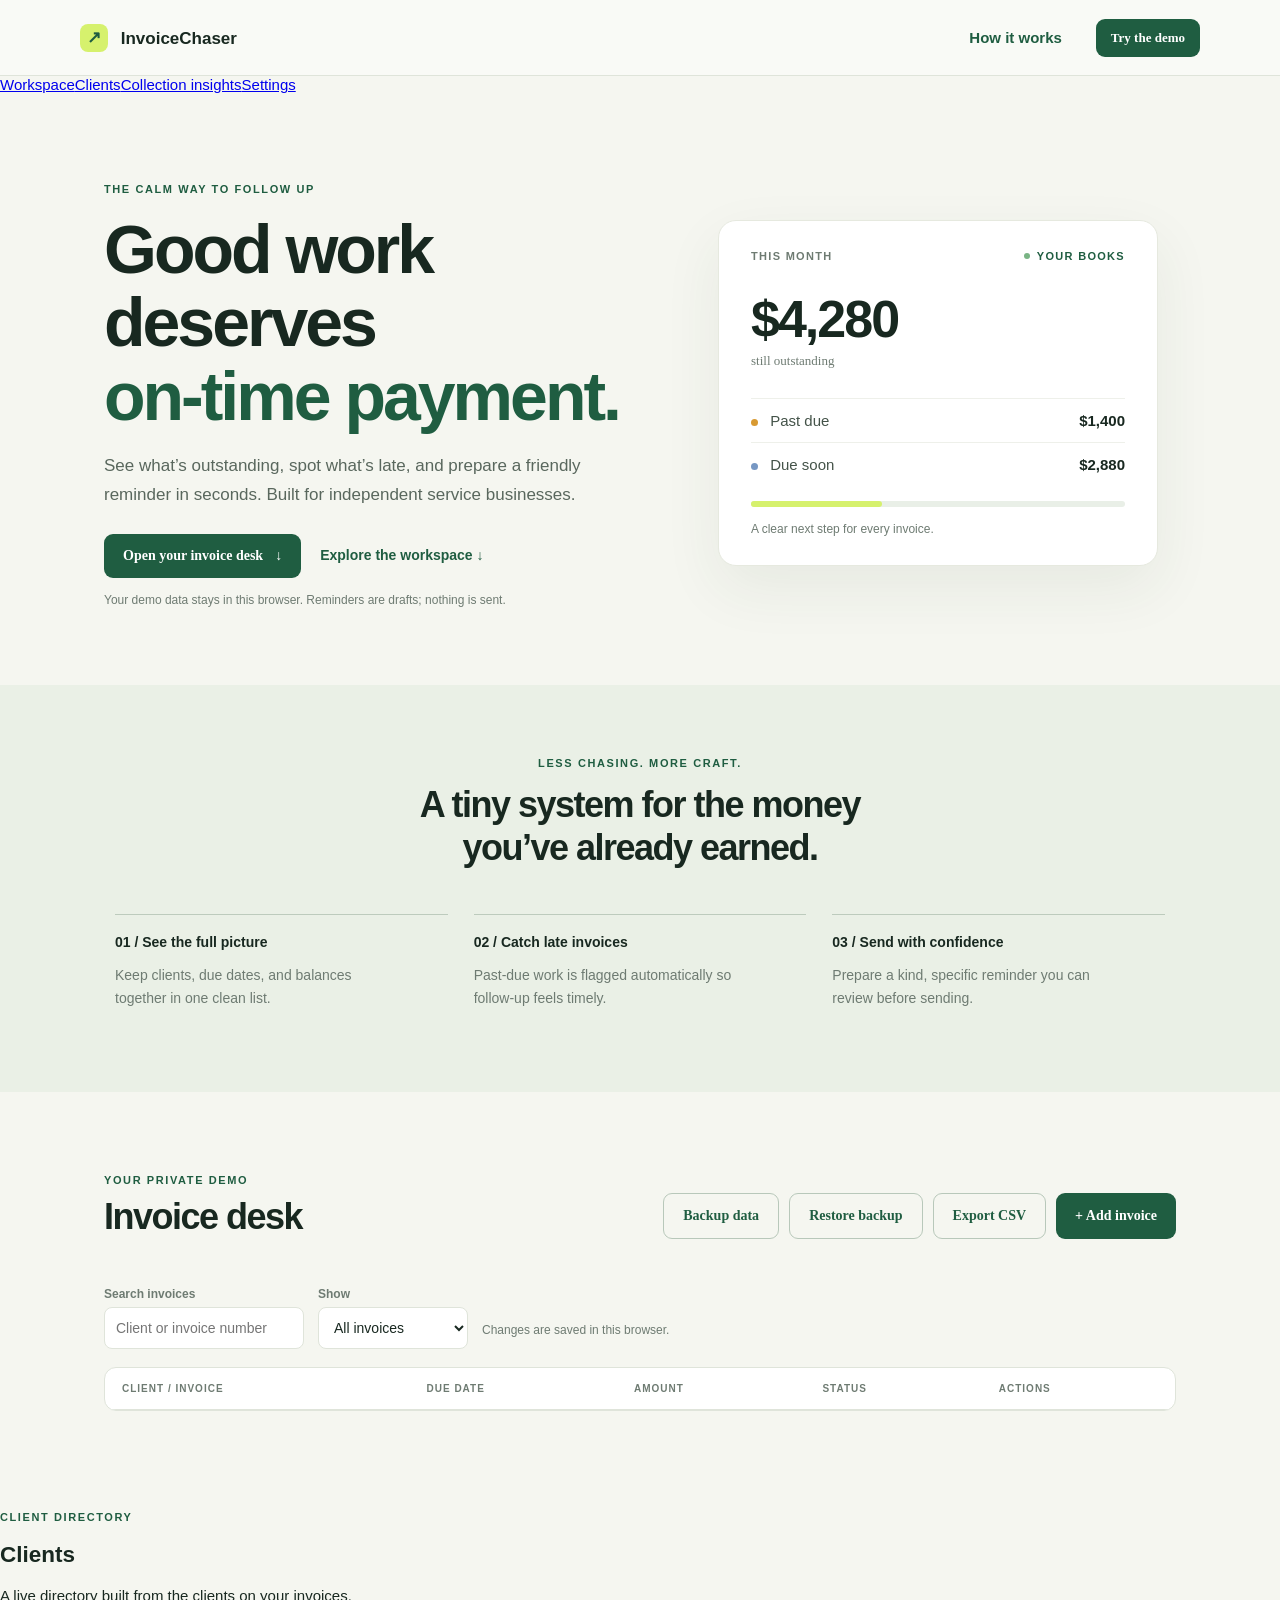
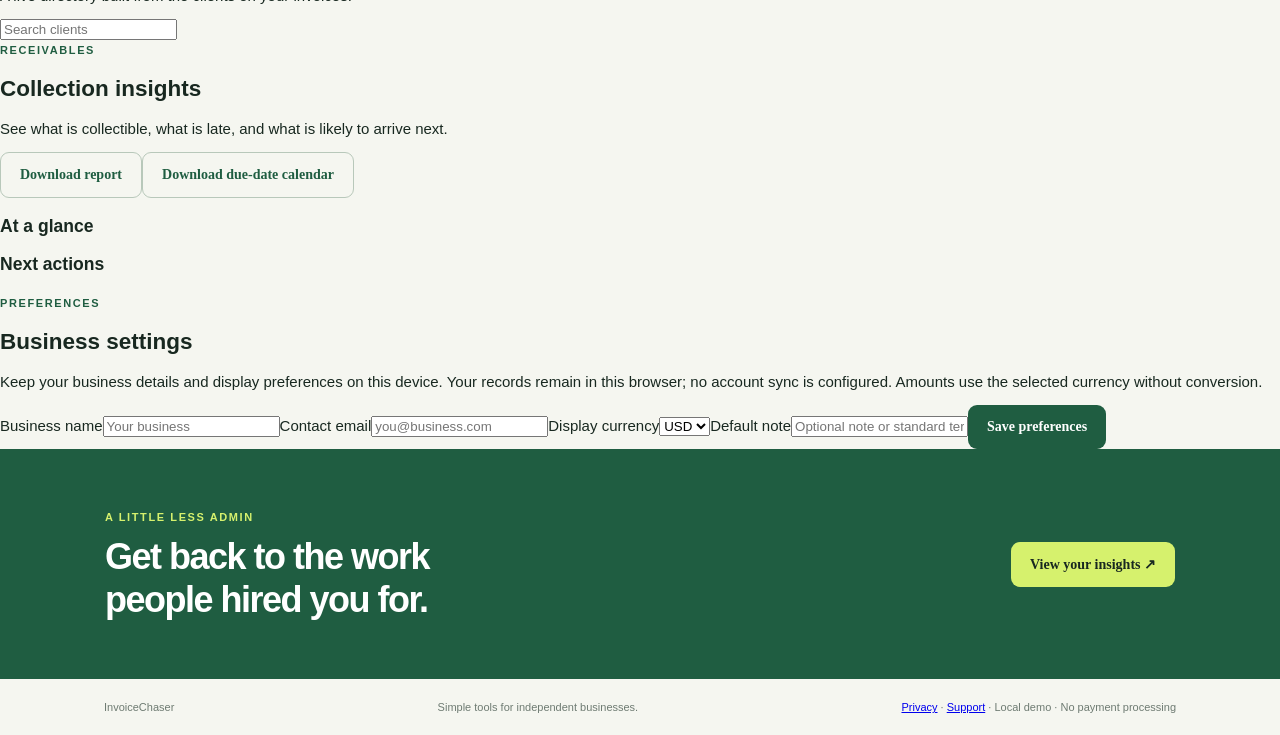
==== commit 149b219d: "Improve invoicechaser workspace" ====
--- a/index.html
+++ b/index.html
@@ -7,11 +7,14 @@
   <title>InvoiceChaser — get paid without the awkwardness</title><link rel="manifest" href="manifest.webmanifest"><link rel="icon" href="assets/icon.svg" type="image/svg+xml"><link rel="apple-touch-icon" href="assets/icon-192.png"><link rel="stylesheet" href="style.css">
 </head>
 <body>
-  <nav class="topbar"><a class="brand" href="#top"><span class="brand-mark">↗</span> InvoiceChaser</a><a class="nav-link" href="#how">How it works</a><a class="button button-small" href="#demo">Try the demo</a></nav>
+  <nav class="topbar"><a class="brand" href="#top"><span class="brand-mark">↗</span> InvoiceChaser</a><a class="nav-link" href="#how">How it works</a><a class="button button-small" href="#demo">Try the demo</a></nav><nav class="product-nav" aria-label="Workspace pages"><a href="#demo">Workspace</a><a href="#clients">Clients</a><a href="#insights">Collection insights</a><a href="#settings">Settings</a></nav>
   <main id="top">
-    <section class="hero"><div class="hero-copy"><span class="eyebrow">THE CALM WAY TO FOLLOW UP</span><h1>Good work deserves<br><em>on-time payment.</em></h1><p>See what’s outstanding, spot what’s late, and prepare a friendly reminder in seconds. Built for independent service businesses.</p><a class="button" href="#demo">Open your invoice desk <span>↓</span></a><a class="text-link" href="https://github.com/marksheininwork-netizen/invoicechaser/issues/new?title=InvoiceChaser%20early%20access&body=I%27d%20like%20to%20try%20InvoiceChaser.">Request early access ↗</a><small class="quiet">Your demo data stays in this browser. Reminders are drafts; nothing is sent.</small></div><div class="hero-card"><div class="card-top"><span>THIS MONTH</span><span class="live-dot">YOUR BOOKS</span></div><div class="hero-total">$4,280<small>still outstanding</small></div><div class="mini-row"><span><i class="dot amber"></i> Past due</span><b>$1,400</b></div><div class="mini-row"><span><i class="dot blue"></i> Due soon</span><b>$2,880</b></div><div class="meter"><span></span></div><small class="quiet">A clear next step for every invoice.</small></div></section>
+    <section class="hero"><div class="hero-copy"><span class="eyebrow">THE CALM WAY TO FOLLOW UP</span><h1>Good work deserves<br><em>on-time payment.</em></h1><p>See what’s outstanding, spot what’s late, and prepare a friendly reminder in seconds. Built for independent service businesses.</p><a class="button" href="#demo">Open your invoice desk <span>↓</span></a><a class="text-link" href="#clients">Explore the workspace ↓</a><small class="quiet">Your demo data stays in this browser. Reminders are drafts; nothing is sent.</small></div><div class="hero-card"><div class="card-top"><span>THIS MONTH</span><span class="live-dot">YOUR BOOKS</span></div><div class="hero-total">$4,280<small>still outstanding</small></div><div class="mini-row"><span><i class="dot amber"></i> Past due</span><b>$1,400</b></div><div class="mini-row"><span><i class="dot blue"></i> Due soon</span><b>$2,880</b></div><div class="meter"><span></span></div><small class="quiet">A clear next step for every invoice.</small></div></section>
     <section class="section intro" id="how"><span class="eyebrow">LESS CHASING. MORE CRAFT.</span><h2>A tiny system for the money<br>you’ve already earned.</h2><div class="features"><article><b>01 / See the full picture</b><p>Keep clients, due dates, and balances together in one clean list.</p></article><article><b>02 / Catch late invoices</b><p>Past-due work is flagged automatically so follow-up feels timely.</p></article><article><b>03 / Send with confidence</b><p>Prepare a kind, specific reminder you can review before sending.</p></article></div></section>
-    <section class="workspace" id="demo"><div class="workspace-heading"><div><span class="eyebrow">YOUR PRIVATE DEMO</span><h2>Invoice desk</h2></div><div class="toolbar"><button class="button button-ghost" id="backup-export" type="button">Backup data</button><button class="button button-ghost" id="backup-import" type="button">Restore backup</button><input id="backup-file" type="file" accept="application/json,.json" hidden><button class="button button-ghost" id="export">Export CSV</button><button class="button" id="add-toggle">+ Add invoice</button></div></div><div class="stats" id="stats"></div><div class="filters"><label class="search-field">Search invoices<input id="invoice-search" type="search" placeholder="Client or invoice number" autocomplete="off"></label><label>Show<select id="invoice-filter"><option value="all">All invoices</option><option value="overdue">Past due</option><option value="today">Due today</option><option value="upcoming">Upcoming</option><option value="paid">Paid</option></select></label><span class="filter-note">Changes are saved in this browser.</span></div><form id="invoice-form" class="form-card hidden"><input type="hidden" name="id"><label>Client<input name="client" required placeholder="e.g. Northstar Studio"></label><label>Invoice #<input name="number" placeholder="INV-104"></label><label>Amount ($)<input name="amount" type="number" step="0.01" min="0.01" required placeholder="850"></label><label>Due date<input name="due" type="date" required></label><label class="wide">Client email <small>(optional; used only if you open an email draft)</small><input name="email" type="email" placeholder="client@example.com"></label><button class="button" type="submit">Save invoice</button><button class="button button-ghost" type="button" id="cancel">Cancel</button></form><div class="table-wrap"><table><thead><tr><th>CLIENT / INVOICE</th><th>DUE DATE</th><th>AMOUNT</th><th>STATUS</th><th>ACTIONS</th></tr></thead><tbody id="invoices"></tbody></table></div><div id="empty" class="empty hidden">Your invoice list is clear. Add an invoice to start tracking.</div></section>
-    <section class="closing"><div><span class="eyebrow">A LITTLE LESS ADMIN</span><h2>Get back to the work<br>people hired you for.</h2></div><a href="https://github.com/marksheininwork-netizen/invoicechaser/issues/new?title=InvoiceChaser%20early%20access&body=I%27d%20like%20to%20try%20InvoiceChaser." class="button button-light">Request early access ↗</a></section>
+    <section class="workspace" id="demo"><div class="workspace-heading"><div><span class="eyebrow">YOUR PRIVATE DEMO</span><h2>Invoice desk</h2></div><div class="toolbar"><button class="button button-ghost" id="backup-export" type="button">Backup data</button><button class="button button-ghost" id="backup-import" type="button">Restore backup</button><input id="backup-file" type="file" accept="application/json,.json" hidden><button class="button button-ghost" id="export">Export CSV</button><button class="button" id="add-toggle">+ Add invoice</button></div></div><div class="stats" id="stats"></div><div class="filters"><label class="search-field">Search invoices<input id="invoice-search" type="search" placeholder="Client or invoice number" autocomplete="off"></label><label>Show<select id="invoice-filter"><option value="all">All invoices</option><option value="overdue">Past due</option><option value="today">Due today</option><option value="upcoming">Upcoming</option><option value="paid">Paid</option></select></label><span class="filter-note">Changes are saved in this browser.</span></div><form id="invoice-form" class="form-card hidden"><input type="hidden" name="id"><label>Client<input name="client" required placeholder="e.g. Northstar Studio"></label><label>Invoice #<input name="number" placeholder="INV-104"></label><label>Invoice total ($)<input name="amount" type="number" step="0.01" min="0.01" required placeholder="850"></label><label>Amount paid ($)<input name="paidAmount" type="number" step="0.01" min="0" value="0" placeholder="0"></label><label>Due date<input name="due" type="date" required></label><label class="wide">Client email <small>(optional; used only if you open an email draft)</small><input name="email" type="email" placeholder="client@example.com"></label><button class="button" type="submit">Save invoice</button><button class="button button-ghost" type="button" id="cancel">Cancel</button></form><div class="table-wrap"><table><thead><tr><th>CLIENT / INVOICE</th><th>DUE DATE</th><th>AMOUNT</th><th>STATUS</th><th>ACTIONS</th></tr></thead><tbody id="invoices"></tbody></table></div><div id="empty" class="empty hidden">Your invoice list is clear. Add an invoice to start tracking.</div></section>
+    <section class="feature-page" id="clients"><div class="feature-heading"><div><span class="eyebrow">CLIENT DIRECTORY</span><h2>Clients</h2><p>A live directory built from the clients on your invoices.</p></div><input class="feature-search" id="feature-client-search" type="search" placeholder="Search clients" aria-label="Search clients"></div><div id="feature-clients" class="feature-table-wrap"></div></section>
+<section class="feature-page" id="insights"><div class="feature-heading"><div><span class="eyebrow">RECEIVABLES</span><h2>Collection insights</h2><p>See what is collectible, what is late, and what is likely to arrive next.</p></div><button class="button button-ghost" id="feature-export-report" type="button">Download report</button><button class="button button-ghost" id="feature-export-calendar" type="button">Download due-date calendar</button></div><div class="feature-stats" id="feature-stats"></div><div class="feature-grid"><article class="feature-card"><h3>At a glance</h3><div id="feature-summary"></div></article><article class="feature-card"><h3>Next actions</h3><div id="feature-actions"></div></article></div></section>
+<section class="feature-page" id="settings"><div class="feature-heading"><div><span class="eyebrow">PREFERENCES</span><h2>Business settings</h2><p>Keep your business details and display preferences on this device. Your records remain in this browser; no account sync is configured. Amounts use the selected currency without conversion.</p></div></div><form class="settings-card" id="feature-settings"><label>Business name<input name="businessName" maxlength="100" placeholder="Your business"></label><label>Contact email<input name="email" type="email" placeholder="you@business.com"></label><label>Display currency<select name="currency"><option>USD</option><option>CAD</option><option>EUR</option><option>GBP</option></select></label><label>Default note<input name="note" maxlength="180" placeholder="Optional note or standard terms"></label><button class="button" type="submit">Save preferences</button><span id="feature-settings-status" class="feature-note" role="status"></span></form></section>
+<section class="closing"><div><span class="eyebrow">A LITTLE LESS ADMIN</span><h2>Get back to the work<br>people hired you for.</h2></div><a href="#insights" class="button button-light">View your insights ↗</a></section>
   </main><footer><span>InvoiceChaser</span><span>Simple tools for independent businesses.</span><span><a href="privacy.html">Privacy</a> · <a href="support.html">Support</a> · Local demo · No payment processing</span></footer><div id="toast" role="status" aria-live="polite"></div><script type="module" src="app.js"></script><script>if ('serviceWorker' in navigator) addEventListener('load', () => navigator.serviceWorker.register('./sw.js').catch(() => {}));</script>
 </body></html>
--- a/style.css
+++ b/style.css
@@ -1,3 +1,6 @@
 :root{--ink:#182820;--muted:#6e7b72;--paper:#f5f6f0;--green:#1f5d41;--lime:#d6f16d;--line:#dfe4da;--white:#fff;--amber:#d89a32;--blue:#7697c3}*{box-sizing:border-box}html{scroll-behavior:smooth}body{margin:0;background:var(--paper);color:var(--ink);font:15px 'DM Sans',sans-serif}h1,h2,.brand,.hero-total{font-family:Manrope,sans-serif}.topbar{height:76px;padding:0 max(calc((100vw - 1120px)/2),24px);display:flex;align-items:center;gap:34px;border-bottom:1px solid var(--line);background:#f9faf6}.brand{font-size:17px;font-weight:800;text-decoration:none;color:var(--ink);margin-right:auto}.brand-mark{display:inline-grid;place-items:center;background:var(--lime);width:28px;height:28px;border-radius:8px;margin-right:8px;color:var(--green)}.nav-link,.text-link{color:var(--green);text-decoration:none;font-weight:700}.button{display:inline-flex;align-items:center;justify-content:center;gap:12px;border:0;border-radius:9px;background:var(--green);color:white;text-decoration:none;padding:14px 19px;font:700 14px 'DM Sans';cursor:pointer;transition:transform .15s,background .15s}.button:hover{background:#174a34;transform:translateY(-1px)}.button-small{padding:11px 15px;font-size:13px}.button-ghost{background:transparent;color:var(--green);border:1px solid #b8c8ba}.button-ghost:hover{background:#e9eee5;color:var(--green)}.hero{max-width:1120px;margin:auto;padding:86px 24px 78px;display:grid;grid-template-columns:1.05fr .95fr;align-items:center;gap:70px}.eyebrow{font-size:11px;letter-spacing:1.6px;font-weight:800;color:var(--green)}h1{font-size:clamp(43px,5.4vw,68px);line-height:1.08;letter-spacing:-3px;margin:17px 0 19px}h1 em{font-style:normal;color:var(--green)}.hero-copy>p{max-width:490px;font-size:17px;line-height:1.7;color:#59675d;margin:0 0 24px}.text-link{display:inline-block;margin:0 0 0 19px;font-size:14px}.quiet{display:block;color:var(--muted);font-size:12px;margin-top:15px}.hero-card{background:#fff;border:1px solid #e6e9df;border-radius:18px;padding:29px 32px;box-shadow:0 22px 60px #314a3112;max-width:440px;width:100%;justify-self:center}.card-top,.mini-row{display:flex;justify-content:space-between;align-items:center}.card-top{font-size:11px;letter-spacing:1.3px;font-weight:800;color:var(--muted)}.live-dot{color:var(--green)}.live-dot:before{content:"";display:inline-block;background:#79b484;width:6px;height:6px;border-radius:50%;margin:0 7px 1px 0}.hero-total{font-size:52px;letter-spacing:-2px;font-weight:800;margin:27px 0 29px}.hero-total small{display:block;font:13px 'DM Sans';letter-spacing:0;color:var(--muted);margin-top:4px}.mini-row{padding:13px 0;border-top:1px solid #eef0ea;color:#445349}.mini-row b{color:var(--ink)}.dot{display:inline-block;width:7px;height:7px;border-radius:50%;margin-right:8px}.amber{background:var(--amber)}.blue{background:var(--blue)}.meter{height:6px;background:#e9efe7;border-radius:5px;margin:15px 0 0}.meter span{display:block;width:35%;height:100%;background:var(--lime);border-radius:5px}.section{padding:68px 24px}.intro{text-align:center;background:#eaf0e6}.intro h2,.workspace h2,.closing h2{font-size:36px;line-height:1.18;letter-spacing:-1.5px}.intro h2{margin:14px 0 45px}.features{max-width:1050px;margin:auto;display:grid;grid-template-columns:repeat(3,1fr);gap:26px;text-align:left}.features article{border-top:1px solid #bdcbbd;padding-top:18px}.features b{font-size:14px}.features p{font-size:14px;line-height:1.65;color:var(--muted);max-width:280px}.workspace{max-width:1120px;margin:auto;padding:78px 24px 96px}.workspace-heading{display:flex;align-items:end;justify-content:space-between;margin-bottom:28px}.workspace h2{margin:9px 0 0}.toolbar{display:flex;gap:10px}.stats{display:grid;grid-template-columns:repeat(3,1fr);gap:14px;margin-bottom:20px}.stat{padding:18px 20px;border:1px solid var(--line);background:white;border-radius:12px}.stat label{display:block;color:var(--muted);font-size:12px}.stat strong{font:800 26px Manrope;display:block;margin-top:7px}.form-card{display:grid;grid-template-columns:repeat(4,1fr);gap:14px;padding:20px;background:white;border:1px solid var(--line);border-radius:12px;margin-bottom:16px}.form-card label{font-size:12px;font-weight:700;color:#59675d}.form-card input{display:block;width:100%;height:41px;border:1px solid var(--line);border-radius:7px;padding:0 10px;margin-top:6px;font:14px 'DM Sans'}.form-card .wide{grid-column:span 2}.form-card .button{align-self:end;height:41px}.hidden{display:none!important}.table-wrap{overflow:auto;border:1px solid var(--line);border-radius:12px;background:white}table{width:100%;border-collapse:collapse;min-width:720px}th{text-align:left;padding:15px 17px;font-size:10px;letter-spacing:1px;color:var(--muted);border-bottom:1px solid var(--line)}td{padding:16px 17px;border-bottom:1px solid #edf0e9;font-size:13px}tr:last-child td{border-bottom:0}.client-name{font-weight:700}.invoice-number{font-size:11px;color:var(--muted);margin-top:4px}.pill{padding:6px 9px;border-radius:20px;background:#fff2d9;color:#906316;font-weight:700;font-size:11px}.pill.paid{background:#e3f1e5;color:#36704a}.pill.due{background:#e8eef8;color:#4e6890}.row-actions{display:flex;gap:7px;white-space:nowrap}.row-actions button{border:0;background:none;color:var(--green);font:700 12px 'DM Sans';cursor:pointer;padding:5px}.empty{text-align:center;padding:38px;color:var(--muted)}.closing{background:var(--green);color:white;padding:58px max(calc((100vw - 1070px)/2),24px);display:flex;align-items:center;justify-content:space-between}.closing .eyebrow{color:var(--lime)}.closing h2{margin:12px 0 0}.button-light{background:var(--lime);color:var(--ink)}.button-light:hover{background:#c8e459;color:var(--ink)}footer{padding:22px 24px;display:flex;justify-content:space-between;gap:16px;max-width:1120px;margin:auto;color:var(--muted);font-size:11px}#toast{position:fixed;bottom:24px;left:50%;transform:translateX(-50%);background:#17291e;color:#fff;padding:12px 18px;border-radius:8px;opacity:0;transition:opacity .2s;pointer-events:none}#toast.show{opacity:1}@media(max-width:760px){.topbar{gap:13px;height:66px}.nav-link{display:none}.hero{grid-template-columns:1fr;gap:38px;padding-top:60px}.hero-card{justify-self:start}.features,.stats{grid-template-columns:1fr}.features{gap:18px}.workspace-heading{align-items:start;gap:18px;flex-direction:column}.form-card{grid-template-columns:1fr 1fr}.closing{gap:20px;align-items:start;flex-direction:column}.intro h2,.workspace h2,.closing h2{font-size:30px}footer{flex-direction:column}.text-link{margin-left:10px}}
 
-.filters{display:flex;align-items:end;gap:14px;margin:0 0 18px}.filters label{display:block;color:var(--muted);font-size:12px;font-weight:700}.filters input,.filters select{display:block;min-width:200px;height:42px;border:1px solid var(--line);border-radius:8px;background:white;padding:0 11px;margin-top:6px;font:14px "DM Sans",sans-serif;color:var(--ink)}.filters select{min-width:150px}.filters input:focus,.filters select:focus,.form-card input:focus{outline:3px solid #d6f16d;outline-offset:1px}.filter-note{font-size:12px;color:var(--muted);padding-bottom:12px}.due-note{display:block;font-size:11px;color:var(--muted);margin-top:4px}.pill.today{background:#e9eef8;color:#4e6890}.pill.upcoming{background:#edf2ec;color:#4d725a}.row-actions{flex-wrap:wrap}.row-actions button:last-child{color:#8a4d44}@media(max-width:760px){.filters{align-items:stretch;flex-direction:column}.filters input,.filters select{width:100%}.filter-note{padding:0}}+.filters{display:flex;align-items:end;gap:14px;margin:0 0 18px}.filters label{display:block;color:var(--muted);font-size:12px;font-weight:700}.filters input,.filters select{display:block;min-width:200px;height:42px;border:1px solid var(--line);border-radius:8px;background:white;padding:0 11px;margin-top:6px;font:14px "DM Sans",sans-serif;color:var(--ink)}.filters select{min-width:150px}.filters input:focus,.filters select:focus,.form-card input:focus{outline:3px solid #d6f16d;outline-offset:1px}.filter-note{font-size:12px;color:var(--muted);padding-bottom:12px}.due-note{display:block;font-size:11px;color:var(--muted);margin-top:4px}.pill.today{background:#e9eef8;color:#4e6890}.pill.upcoming{background:#edf2ec;color:#4d725a}.row-actions{flex-wrap:wrap}.row-actions button:last-child{color:#8a4d44}@media(max-width:760px){.filters{align-items:stretch;flex-direction:column}.filters input,.filters select{width:100%}.filter-note{padding:0}}
+@media(max-width:760px){.toolbar{flex-wrap:wrap}.toolbar .button{padding:10px 12px;font-size:12px}}
+
+.amount-note{display:block;color:var(--muted);font-size:10px;margin-top:3px}.pill.partial{background:#e8eef8;color:#4e6890}
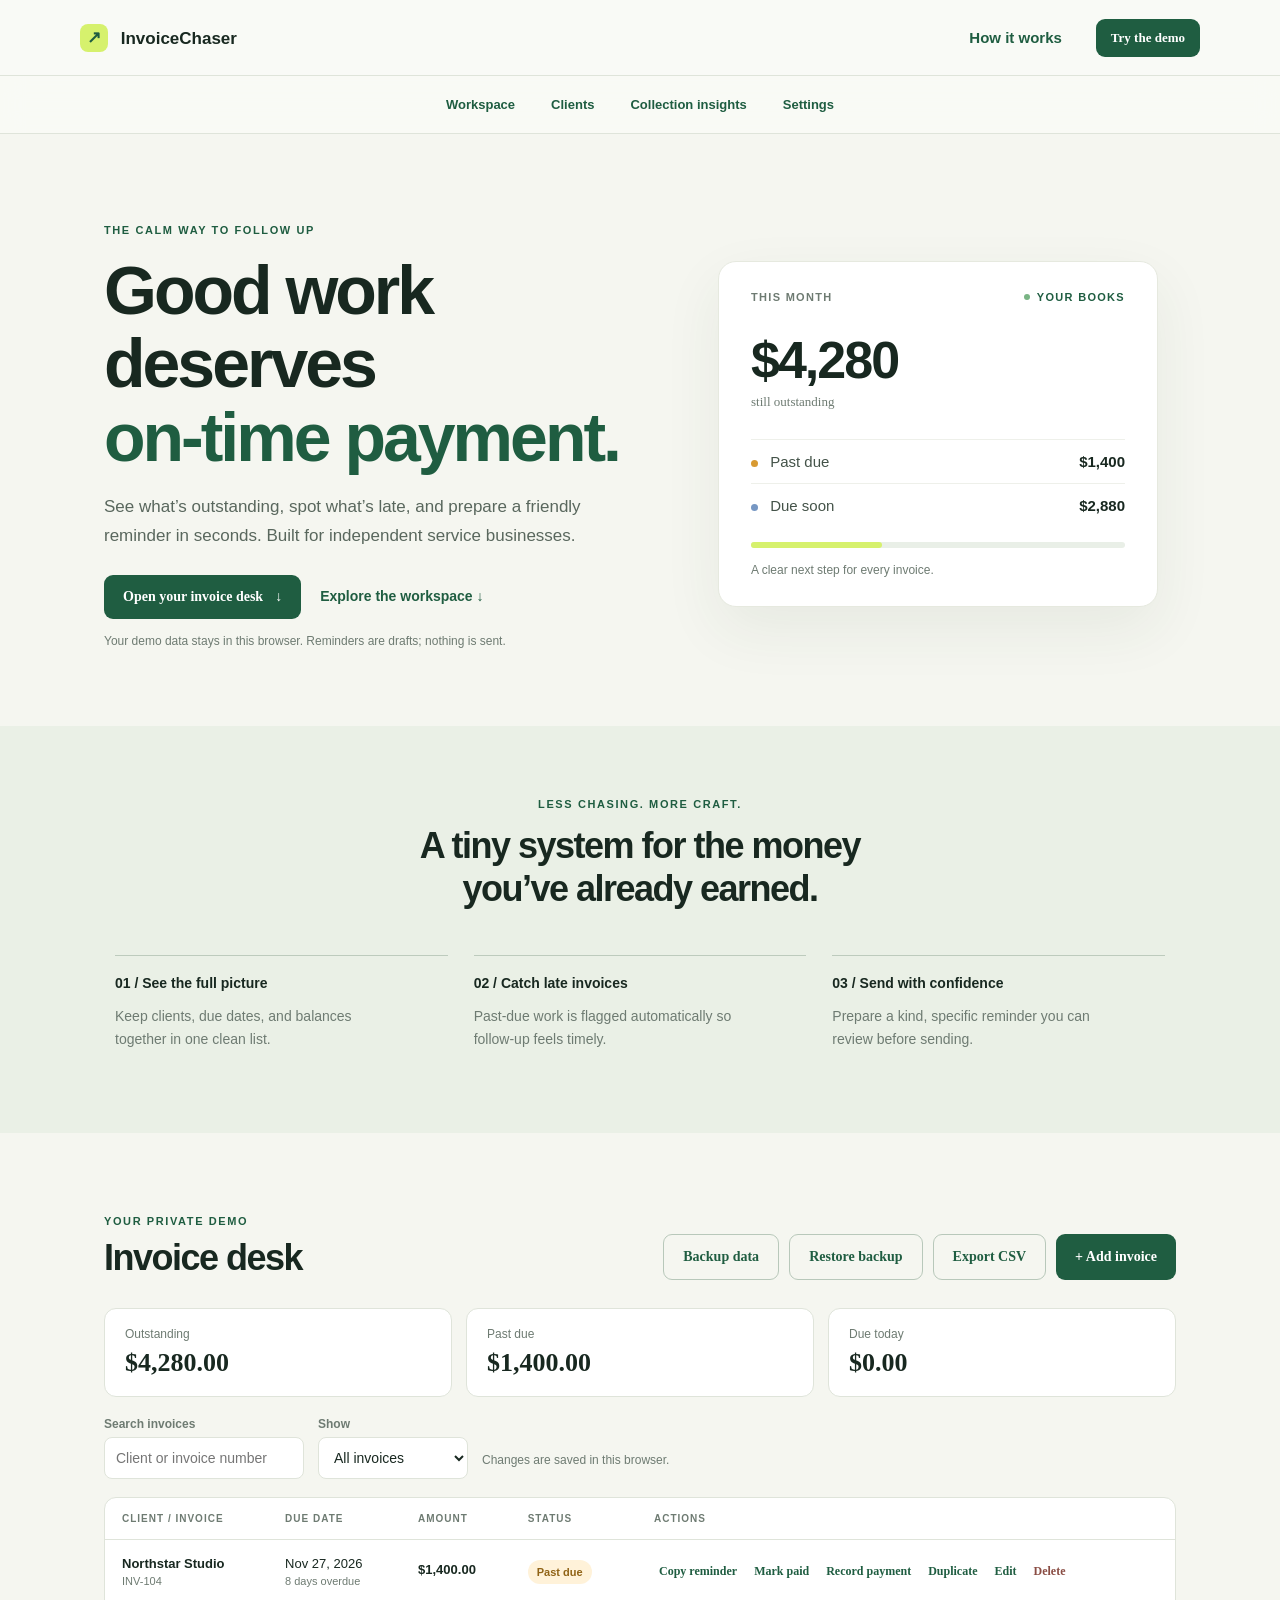
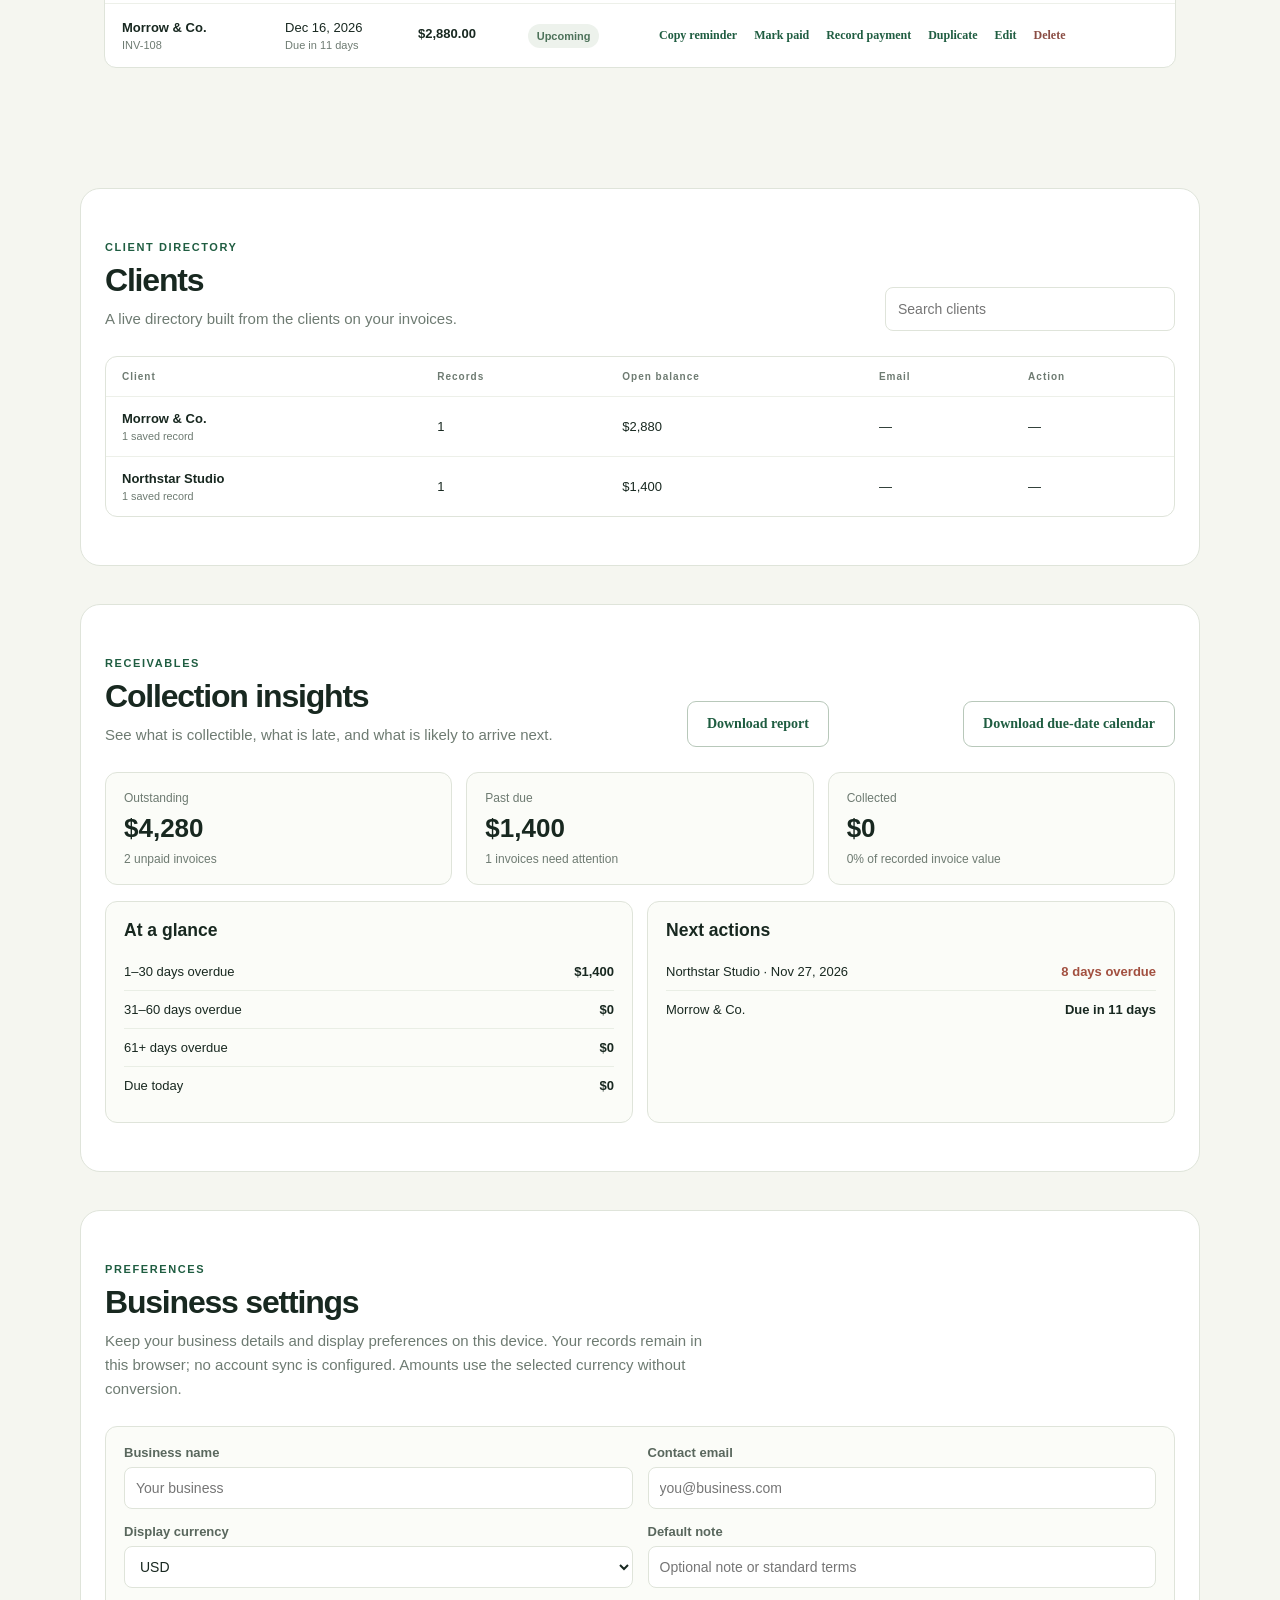
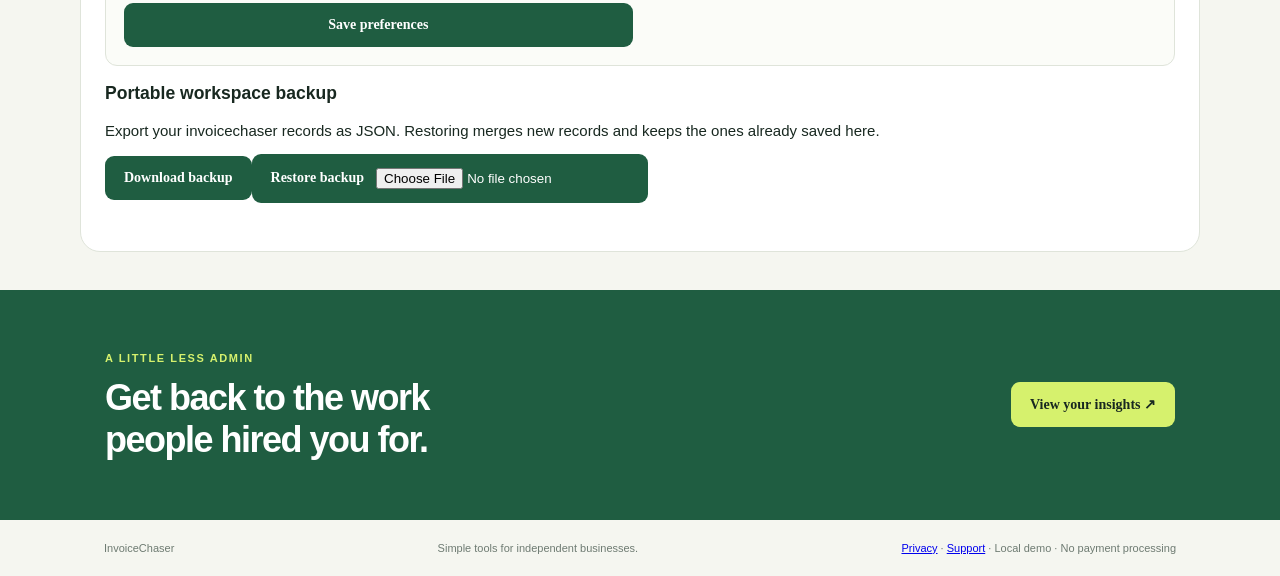
==== commit 97e7542e: "Add portable JSON backup controls" ====
--- a/index.html
+++ b/index.html
@@ -14,7 +14,8 @@
     <section class="workspace" id="demo"><div class="workspace-heading"><div><span class="eyebrow">YOUR PRIVATE DEMO</span><h2>Invoice desk</h2></div><div class="toolbar"><button class="button button-ghost" id="backup-export" type="button">Backup data</button><button class="button button-ghost" id="backup-import" type="button">Restore backup</button><input id="backup-file" type="file" accept="application/json,.json" hidden><button class="button button-ghost" id="export">Export CSV</button><button class="button" id="add-toggle">+ Add invoice</button></div></div><div class="stats" id="stats"></div><div class="filters"><label class="search-field">Search invoices<input id="invoice-search" type="search" placeholder="Client or invoice number" autocomplete="off"></label><label>Show<select id="invoice-filter"><option value="all">All invoices</option><option value="overdue">Past due</option><option value="today">Due today</option><option value="upcoming">Upcoming</option><option value="paid">Paid</option></select></label><span class="filter-note">Changes are saved in this browser.</span></div><form id="invoice-form" class="form-card hidden"><input type="hidden" name="id"><label>Client<input name="client" required placeholder="e.g. Northstar Studio"></label><label>Invoice #<input name="number" placeholder="INV-104"></label><label>Invoice total ($)<input name="amount" type="number" step="0.01" min="0.01" required placeholder="850"></label><label>Amount paid ($)<input name="paidAmount" type="number" step="0.01" min="0" value="0" placeholder="0"></label><label>Due date<input name="due" type="date" required></label><label class="wide">Client email <small>(optional; used only if you open an email draft)</small><input name="email" type="email" placeholder="client@example.com"></label><button class="button" type="submit">Save invoice</button><button class="button button-ghost" type="button" id="cancel">Cancel</button></form><div class="table-wrap"><table><thead><tr><th>CLIENT / INVOICE</th><th>DUE DATE</th><th>AMOUNT</th><th>STATUS</th><th>ACTIONS</th></tr></thead><tbody id="invoices"></tbody></table></div><div id="empty" class="empty hidden">Your invoice list is clear. Add an invoice to start tracking.</div></section>
     <section class="feature-page" id="clients"><div class="feature-heading"><div><span class="eyebrow">CLIENT DIRECTORY</span><h2>Clients</h2><p>A live directory built from the clients on your invoices.</p></div><input class="feature-search" id="feature-client-search" type="search" placeholder="Search clients" aria-label="Search clients"></div><div id="feature-clients" class="feature-table-wrap"></div></section>
 <section class="feature-page" id="insights"><div class="feature-heading"><div><span class="eyebrow">RECEIVABLES</span><h2>Collection insights</h2><p>See what is collectible, what is late, and what is likely to arrive next.</p></div><button class="button button-ghost" id="feature-export-report" type="button">Download report</button><button class="button button-ghost" id="feature-export-calendar" type="button">Download due-date calendar</button></div><div class="feature-stats" id="feature-stats"></div><div class="feature-grid"><article class="feature-card"><h3>At a glance</h3><div id="feature-summary"></div></article><article class="feature-card"><h3>Next actions</h3><div id="feature-actions"></div></article></div></section>
-<section class="feature-page" id="settings"><div class="feature-heading"><div><span class="eyebrow">PREFERENCES</span><h2>Business settings</h2><p>Keep your business details and display preferences on this device. Your records remain in this browser; no account sync is configured. Amounts use the selected currency without conversion.</p></div></div><form class="settings-card" id="feature-settings"><label>Business name<input name="businessName" maxlength="100" placeholder="Your business"></label><label>Contact email<input name="email" type="email" placeholder="you@business.com"></label><label>Display currency<select name="currency"><option>USD</option><option>CAD</option><option>EUR</option><option>GBP</option></select></label><label>Default note<input name="note" maxlength="180" placeholder="Optional note or standard terms"></label><button class="button" type="submit">Save preferences</button><span id="feature-settings-status" class="feature-note" role="status"></span></form></section>
+<section class="feature-page" id="settings"><div class="feature-heading"><div><span class="eyebrow">PREFERENCES</span><h2>Business settings</h2><p>Keep your business details and display preferences on this device. Your records remain in this browser; no account sync is configured. Amounts use the selected currency without conversion.</p></div></div><form class="settings-card" id="feature-settings"><label>Business name<input name="businessName" maxlength="100" placeholder="Your business"></label><label>Contact email<input name="email" type="email" placeholder="you@business.com"></label><label>Display currency<select name="currency"><option>USD</option><option>CAD</option><option>EUR</option><option>GBP</option></select></label><label>Default note<input name="note" maxlength="180" placeholder="Optional note or standard terms"></label><button class="button" type="submit">Save preferences</button><span id="feature-settings-status" class="feature-note" role="status"></span></form>
+<div class="feature-backup"><div><h3>Portable workspace backup</h3><p>Export your invoicechaser records as JSON. Restoring merges new records and keeps the ones already saved here.</p></div><div class="feature-backup-actions"><button class="button" id="feature-backup-export" type="button">Download backup</button><label class="button button-secondary feature-backup-upload">Restore backup<input id="feature-backup-file" type="file" accept="application/json,.json"></label></div><span id="feature-backup-status" class="feature-note" role="status" aria-live="polite"></span></div></section>
 <section class="closing"><div><span class="eyebrow">A LITTLE LESS ADMIN</span><h2>Get back to the work<br>people hired you for.</h2></div><a href="#insights" class="button button-light">View your insights ↗</a></section>
   </main><footer><span>InvoiceChaser</span><span>Simple tools for independent businesses.</span><span><a href="privacy.html">Privacy</a> · <a href="support.html">Support</a> · Local demo · No payment processing</span></footer><div id="toast" role="status" aria-live="polite"></div><script type="module" src="app.js"></script><script>if ('serviceWorker' in navigator) addEventListener('load', () => navigator.serviceWorker.register('./sw.js').catch(() => {}));</script>
 </body></html>
--- a/style.css
+++ b/style.css
@@ -4,3 +4,5 @@
 @media(max-width:760px){.toolbar{flex-wrap:wrap}.toolbar .button{padding:10px 12px;font-size:12px}}
 
 .amount-note{display:block;color:var(--muted);font-size:10px;margin-top:3px}.pill.partial{background:#e8eef8;color:#4e6890}
+
+.product-nav{position:sticky;top:0;z-index:5;display:flex;justify-content:center;gap:8px;padding:12px 18px;background:#f9faf6eF;border-bottom:1px solid var(--line);backdrop-filter:blur(12px)}.product-nav a{padding:9px 14px;border-radius:8px;color:var(--green);font-size:13px;font-weight:700;text-decoration:none}.product-nav a:hover,.product-nav a:focus-visible{background:#eaf0e6;outline:2px solid transparent}.feature-page{max-width:1120px;margin:24px auto 38px;padding:48px 24px;background:#fff;border:1px solid var(--line);border-radius:20px;scroll-margin-top:74px}.feature-heading{display:flex;justify-content:space-between;align-items:end;gap:20px;margin-bottom:25px}.feature-heading h2{font-size:32px;letter-spacing:-1.2px;margin:8px 0}.feature-heading p{max-width:620px;color:var(--muted);line-height:1.6;margin:0}.feature-search{width:min(290px,100%);height:44px;padding:0 12px;border:1px solid var(--line);border-radius:8px;font:14px 'DM Sans',sans-serif}.feature-table-wrap{overflow:auto;border:1px solid var(--line);border-radius:12px}.feature-table{width:100%;min-width:640px;border-collapse:collapse}.feature-table th,.feature-table td{padding:14px 16px;border-bottom:1px solid #edf0e9;text-align:left}.feature-table td small{display:block;color:var(--muted);margin-top:4px}.feature-action{color:var(--green);font-weight:700}.feature-empty{padding:30px;color:var(--muted);text-align:center}.feature-stats{display:grid;grid-template-columns:repeat(3,1fr);gap:14px;margin-bottom:16px}.feature-stat,.feature-card,.settings-card{background:#fbfcf8;border:1px solid var(--line);border-radius:12px;padding:18px}.feature-stat span,.feature-stat small{display:block;color:var(--muted);font-size:12px}.feature-stat strong{display:block;font:800 26px Manrope,sans-serif;margin:8px 0}.feature-grid{display:grid;grid-template-columns:repeat(2,1fr);gap:14px}.feature-card h3{margin:0 0 12px}.feature-line{display:flex;justify-content:space-between;gap:12px;border-bottom:1px solid #e9eee5;padding:11px 0;font-size:13px}.feature-line:last-child{border-bottom:0}.feature-line b{white-space:nowrap}.status-risk{color:#a25040}.settings-card{display:grid;grid-template-columns:repeat(2,minmax(0,1fr));gap:15px}.settings-card label{display:grid;gap:7px;color:#59675d;font-size:13px;font-weight:700}.settings-card input,.settings-card select{height:42px;border:1px solid var(--line);border-radius:8px;padding:0 11px;font:14px 'DM Sans',sans-serif;background:white;color:var(--ink)}.feature-note{align-self:center;color:var(--green);font-size:13px}@media(max-width:760px){.product-nav{justify-content:flex-start;overflow:auto}.product-nav a{white-space:nowrap;padding:9px 11px}.feature-page{margin:14px 12px 24px;padding:28px 17px}.feature-heading{align-items:stretch;flex-direction:column}.feature-stats,.feature-grid,.settings-card{grid-template-columns:1fr}}
